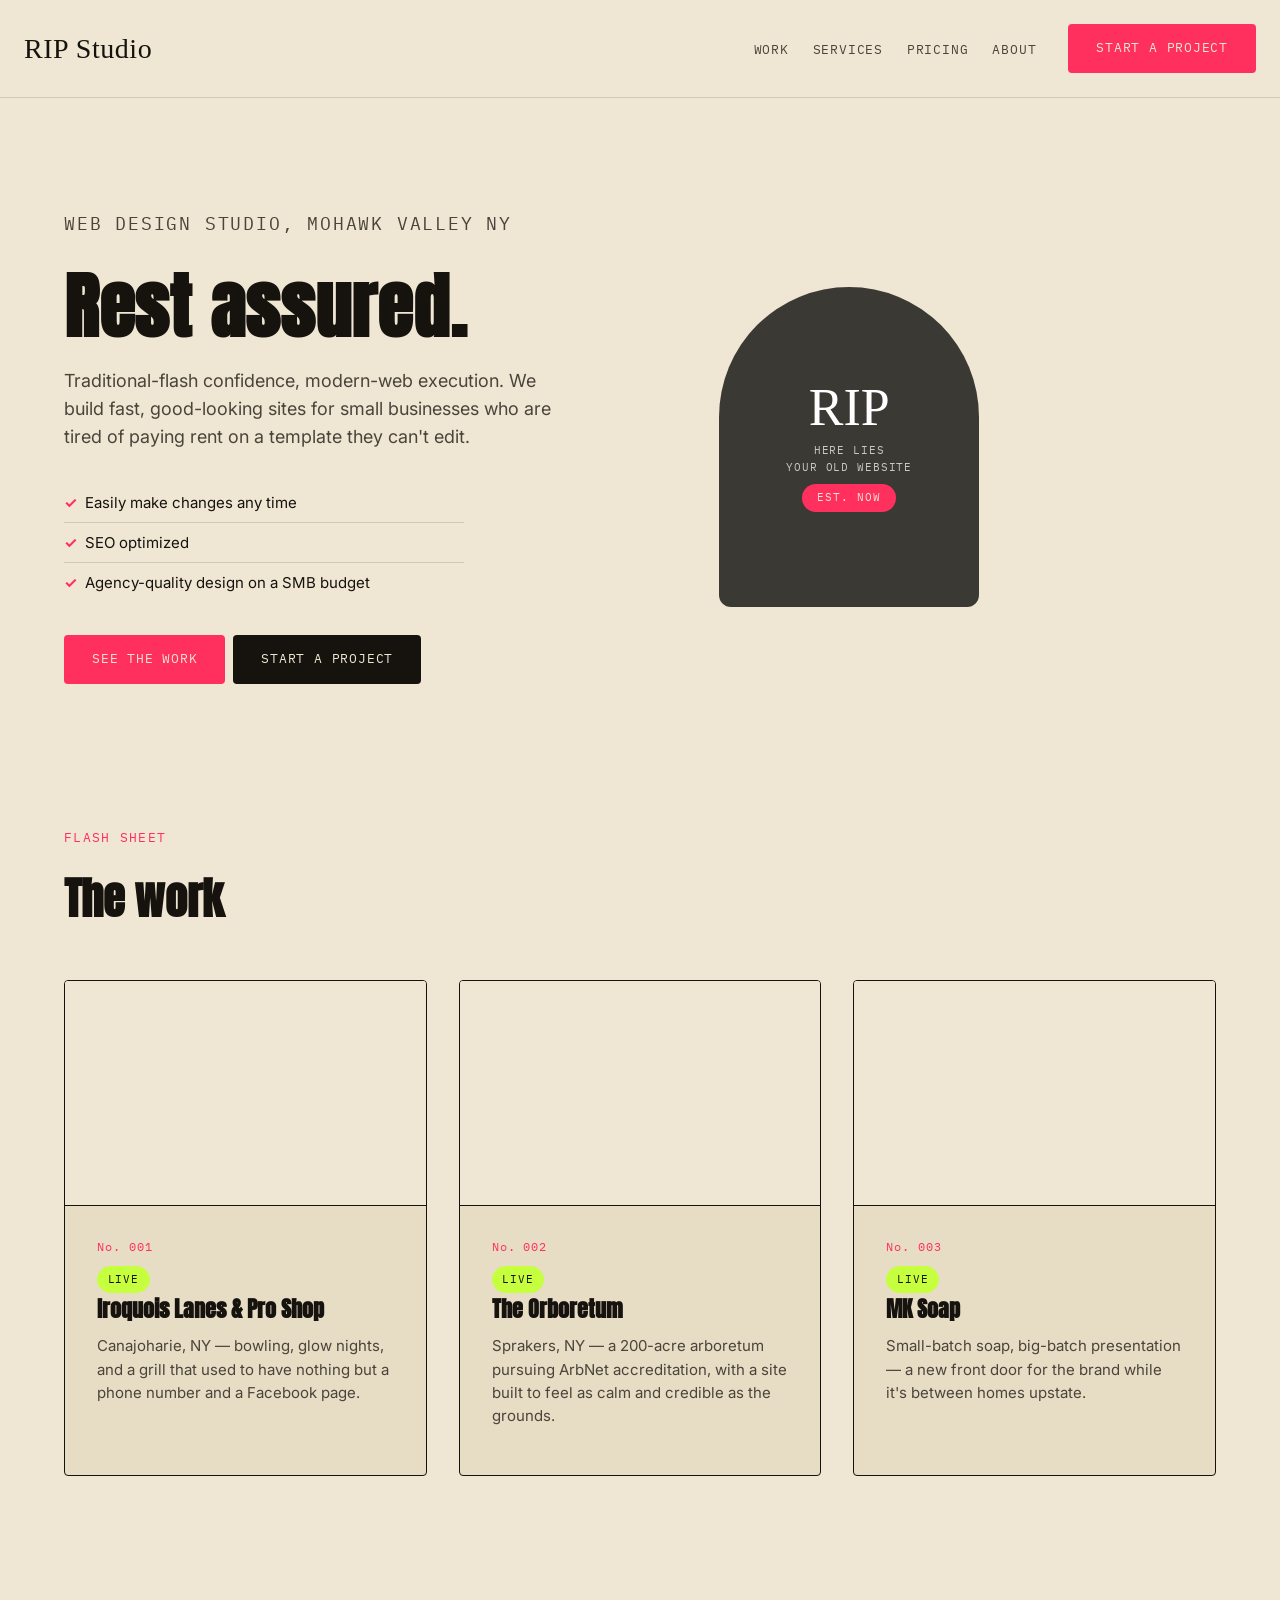
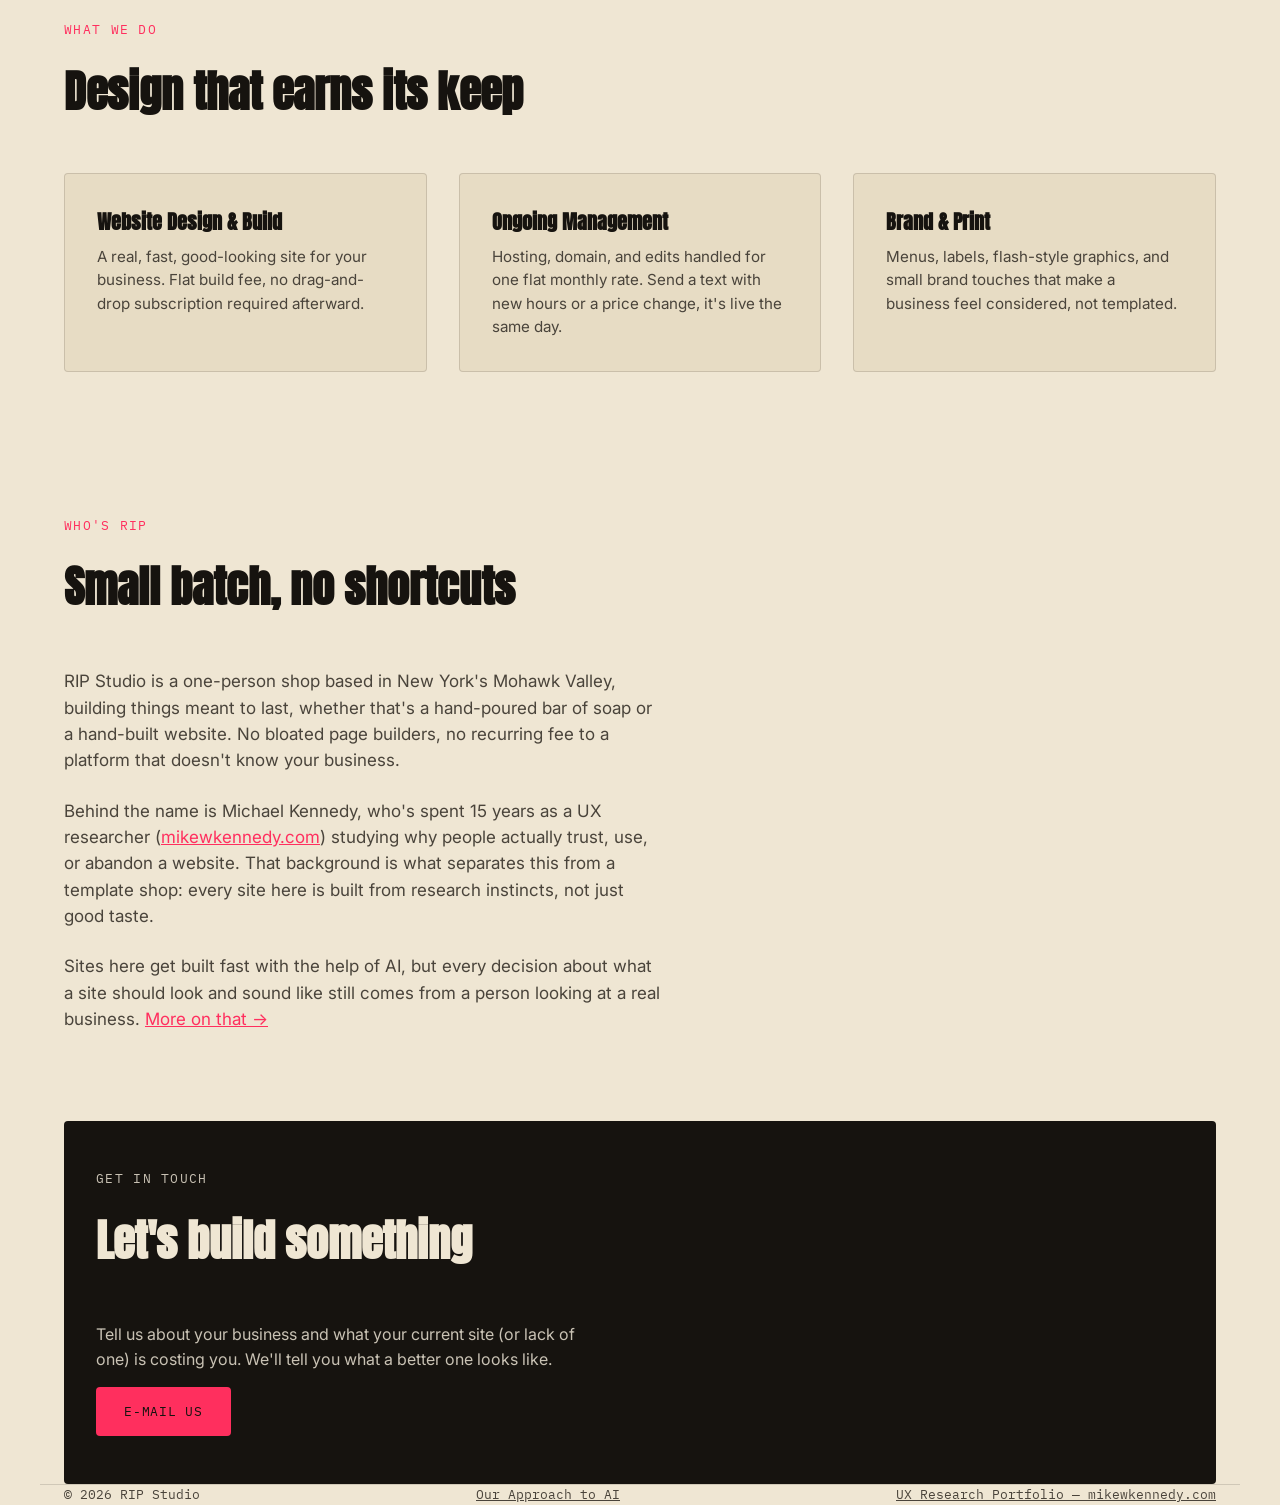
==== index.html @ ddd79f60 "Add an AI stance page, mirroring mikewkennedy.com's position New ai-approach.html: human vision and " ====
<!DOCTYPE html>
<html lang="en">
<head>
<meta charset="UTF-8">
<meta name="viewport" content="width=device-width, initial-scale=1.0">
<title>RIP Studio — Web Design & Craft</title>
<meta name="description" content="RIP Studio designs websites and brands for small businesses that want to look like they mean it. Flat pricing, fast edits, no bloated subscriptions.">
<link rel="preconnect" href="https://fonts.googleapis.com">
<link rel="preconnect" href="https://fonts.gstatic.com" crossorigin>
<link href="https://fonts.googleapis.com/css2?family=Yellowtail&family=Anton&family=Inter:wght@400;500;600;700&family=IBM+Plex+Mono:wght@400;500&display=swap" rel="stylesheet">
<link rel="stylesheet" href="styles.css">
</head>
<body>

<header class="site-header">
  <a href="#" class="brand">RIP Studio</a>
  <nav class="nav">
    <ul class="nav-links">
      <li><a href="#work">Work</a></li>
      <li><a href="#services">Services</a></li>
      <li><a href="pricing.html">Pricing</a></li>
      <li><a href="#about">About</a></li>
    </ul>
    <a href="#contact" class="btn btn-primary">Start a Project</a>
  </nav>
</header>

<main class="wrap">

  <section class="hero">
    <div>
      <p class="eyebrow">Web Design Studio, Mohawk Valley NY</p>
      <h1>Rest assured.</h1>
      <p>Traditional-flash confidence, modern-web execution. We build fast, good-looking sites for small businesses who are tired of paying rent on a template they can't edit.</p>
      <ul class="feature-list hero-points">
        <li>Easily make changes any time</li>
        <li>SEO optimized</li>
        <li>Agency-quality design on a SMB budget</li>
      </ul>
      <div class="hero-actions">
        <a href="#work" class="btn btn-primary">See the Work</a>
        <a href="#contact" class="btn btn-secondary">Start a Project</a>
      </div>
    </div>
    <div class="tombstone" aria-hidden="true">
      <span class="tombstone-rip">RIP</span>
      <span class="tombstone-sub">Here lies<br>your old website</span>
      <span class="tombstone-banner">est. now</span>
    </div>
  </section>

  <section id="work">
    <div class="section-head">
      <p class="eyebrow">Flash Sheet</p>
      <h2>The work</h2>
    </div>
    <div class="work-grid">

      <a href="work/iroquois-lanes.html" class="flash-card">
        <div class="flash-thumb">
          <iframe src="https://iroquois-lanes.vercel.app" loading="lazy" tabindex="-1" aria-hidden="true" sandbox="allow-scripts" title="Live preview of the Iroquois Lanes website"></iframe>
        </div>
        <div class="flash-card-body">
          <span class="flash-number">No. 001</span>
          <span class="status-tag is-live">Live</span>
          <h3>Iroquois Lanes &amp; Pro Shop</h3>
          <p>Canajoharie, NY — bowling, glow nights, and a grill that used to have nothing but a phone number and a Facebook page.</p>
        </div>
      </a>

      <a href="work/orboretum.html" class="flash-card">
        <div class="flash-thumb">
          <iframe src="https://orboretum.vercel.app" loading="lazy" tabindex="-1" aria-hidden="true" sandbox="allow-scripts" title="Live preview of The Orboretum website"></iframe>
        </div>
        <div class="flash-card-body">
          <span class="flash-number">No. 002</span>
          <span class="status-tag is-live">Live</span>
          <h3>The Orboretum</h3>
          <p>Sprakers, NY — a 200-acre arboretum pursuing ArbNet accreditation, with a site built to feel as calm and credible as the grounds.</p>
        </div>
      </a>

      <a href="work/mk-soap.html" class="flash-card">
        <div class="flash-thumb">
          <iframe src="https://mk-soap.vercel.app" loading="lazy" tabindex="-1" aria-hidden="true" sandbox="allow-scripts" title="Live preview of the MK Soap website"></iframe>
        </div>
        <div class="flash-card-body">
          <span class="flash-number">No. 003</span>
          <span class="status-tag is-live">Live</span>
          <h3>MK Soap</h3>
          <p>Small-batch soap, big-batch presentation &mdash; a new front door for the brand while it's between homes upstate.</p>
        </div>
      </a>

    </div>
  </section>

  <section id="services">
    <div class="section-head">
      <p class="eyebrow">What We Do</p>
      <h2>Design that earns its keep</h2>
    </div>
    <div class="services-grid">
      <div class="service-card">
        <h3>Website Design &amp; Build</h3>
        <p>A real, fast, good-looking site for your business. Flat build fee, no drag-and-drop subscription required afterward.</p>
      </div>
      <div class="service-card">
        <h3>Ongoing Management</h3>
        <p>Hosting, domain, and edits handled for one flat monthly rate. Send a text with new hours or a price change, it's live the same day.</p>
      </div>
      <div class="service-card">
        <h3>Brand &amp; Print</h3>
        <p>Menus, labels, flash-style graphics, and small brand touches that make a business feel considered, not templated.</p>
      </div>
    </div>
  </section>

  <section id="about">
    <div class="section-head">
      <p class="eyebrow">Who's Rip</p>
      <h2>Small batch, no shortcuts</h2>
    </div>
    <div class="about">
      <p>RIP Studio is a one-person shop based in New York's Mohawk Valley, building things meant to last, whether that's a hand-poured bar of soap or a hand-built website. No bloated page builders, no recurring fee to a platform that doesn't know your business.</p>
      <p>Behind the name is Michael Kennedy, who's spent 15 years as a UX researcher (<a href="https://mikewkennedy.com" target="_blank" rel="noopener">mikewkennedy.com</a>) studying why people actually trust, use, or abandon a website. That background is what separates this from a template shop: every site here is built from research instincts, not just good taste.</p>
      <p>Sites here get built fast with the help of AI, but every decision about what a site should look and sound like still comes from a person looking at a real business. <a href="ai-approach.html">More on that &rarr;</a></p>
    </div>
  </section>

  <section id="contact" class="contact">
    <div class="section-head">
      <p class="eyebrow">Get in Touch</p>
      <h2>Let's build something</h2>
    </div>
    <p>Tell us about your business and what your current site (or lack of one) is costing you. We'll tell you what a better one looks like.</p>
    <div class="hero-actions">
      <a href="mailto:mikewkennedy@gmail.com" class="btn btn-primary">E-mail Us</a>
    </div>
  </section>

</main>

<footer class="wrap">
  <span>&copy; <span data-year></span> RIP Studio</span>
  <a href="ai-approach.html">Our Approach to AI</a>
  <a href="https://mikewkennedy.com" target="_blank" rel="noopener">UX Research Portfolio — mikewkennedy.com</a>
</footer>

<script src="script.js"></script>
</body>
</html>
---- styles.css ----
/* RIP Studio — design tokens
   Palette: flash-sheet paper, ink black, one fluorescent accent (+ one sparing secondary).
   Type: blackletter for the wordmark/tombstone only, bold condensed poster face for headers,
   plain sans for body, mono for flash-sheet numbering and labels. */

:root {
  --paper: #EFE6D3;
  --paper-raised: #E7DCC4;
  --ink: #16130F;
  --ink-soft: #4A443B;
  --stone: #3B3934;       /* tombstone fill — dark warm gray, no stroke */
  --flash: #FF2F5E;       /* primary accent — flash-sheet red, pushed fluorescent */
  --flash-2: #C6FF3D;     /* secondary accent — acid green, used sparingly */
  --line: rgba(22, 19, 15, 0.14);

  --font-tombstone: 'UnifrakturCook', serif;
  --font-display: 'Anton', sans-serif;
  --font-body: 'Inter', sans-serif;
  --font-mono: 'IBM Plex Mono', monospace;

  --space-1: 0.25rem;
  --space-2: 0.5rem;
  --space-3: 1rem;
  --space-4: 1.5rem;
  --space-5: 2rem;
  --space-6: 3rem;
  --space-7: 4.5rem;
  --space-8: 7rem;

  --max-width: 1200px;
  --radius: 4px;
  --motion: 160ms ease;
}

@media (prefers-reduced-motion: reduce) {
  * { animation-duration: 0.001ms !important; animation-iteration-count: 1 !important; transition-duration: 0.001ms !important; }
}

* { box-sizing: border-box; }
html { scroll-behavior: smooth; }
body {
  margin: 0;
  background: var(--paper);
  color: var(--ink);
  font-family: var(--font-body);
  font-size: 1rem;
  line-height: 1.55;
  color-scheme: light;
}

img { max-width: 100%; display: block; }
a { color: inherit; }

.wrap {
  max-width: var(--max-width);
  margin: 0 auto;
  padding: 0 var(--space-4);
}

/* Header */
.site-header {
  display: flex;
  align-items: center;
  justify-content: space-between;
  padding: var(--space-4) var(--space-4);
  border-bottom: 1px solid var(--line);
}
.brand {
  font-family: var(--font-tombstone);
  font-size: 1.75rem;
  letter-spacing: 0.02em;
  text-decoration: none;
  color: var(--ink);
}
.nav { display: flex; align-items: center; gap: var(--space-5); }
.nav-links { display: flex; gap: var(--space-4); list-style: none; margin: 0; padding: 0; }
.nav-links a {
  text-decoration: none;
  font-family: var(--font-mono);
  font-size: 0.8125rem;
  letter-spacing: 0.06em;
  text-transform: uppercase;
  color: var(--ink-soft);
}
.nav-links a:hover { color: var(--flash); }

/* Buttons — flat fill only */
.btn {
  display: inline-block;
  padding: 0.9rem 1.75rem;
  font-family: var(--font-mono);
  font-size: 0.8125rem;
  letter-spacing: 0.06em;
  text-transform: uppercase;
  text-decoration: none;
  border-radius: var(--radius);
  border: none;
  cursor: pointer;
  transition: transform var(--motion), background var(--motion);
}
.btn-primary { background: var(--flash); color: var(--paper); }
.btn-secondary { background: var(--ink); color: var(--paper); }
.btn:hover { transform: translateY(-2px); }
.btn-primary:hover { background: #E01E4A; }
.btn-secondary:hover { background: #000; }

/* Hero */
.hero {
  padding: var(--space-8) 0 var(--space-7);
  display: grid;
  grid-template-columns: 1.1fr 0.9fr;
  gap: var(--space-6);
  align-items: center;
}
@media (max-width: 900px) {
  .hero { grid-template-columns: 1fr; text-align: center; }
  .hero-actions { justify-content: center; }
  .tombstone { margin: 0 auto; }
}
.eyebrow {
  font-family: var(--font-mono);
  font-size: 0.8125rem;
  letter-spacing: 0.1em;
  text-transform: uppercase;
  color: var(--flash);
  margin: 0 0 var(--space-3);
}
.hero h1 {
  font-family: var(--font-display);
  font-size: clamp(2.75rem, 6vw, 4.5rem);
  line-height: 1.02;
  margin: 0 0 var(--space-4);
  letter-spacing: 0.01em;
}
.hero p { font-size: 1.125rem; color: var(--ink-soft); max-width: 46ch; margin: 0 0 var(--space-5); }
.hero-actions { display: flex; gap: var(--space-2); }
.hero-points { max-width: 40ch; margin-bottom: var(--space-4); }
@media (max-width: 900px) { .hero-points { max-width: none; margin-left: auto; margin-right: auto; text-align: left; } }

/* Tombstone motif */
.tombstone {
  width: 260px;
  height: 320px;
  background: var(--stone);
  border: none;
  border-radius: 130px 130px 12px 12px;
  display: flex;
  flex-direction: column;
  align-items: center;
  justify-content: center;
  gap: var(--space-2);
  position: relative;
}
.tombstone-rip {
  font-family: var(--font-tombstone);
  font-size: 3.25rem;
  line-height: 1;
  color: #FFFFFF;
}
.tombstone-sub {
  font-family: var(--font-mono);
  font-size: 0.6875rem;
  letter-spacing: 0.08em;
  text-transform: uppercase;
  color: rgba(255, 255, 255, 0.72);
  text-align: center;
  padding: 0 var(--space-3);
}
.tombstone-banner {
  font-family: var(--font-mono);
  font-size: 0.6875rem;
  letter-spacing: 0.1em;
  text-transform: uppercase;
  background: var(--flash);
  color: var(--paper);
  padding: 0.35rem 0.9rem;
  border-radius: 999px;
}

/* Section headings */
section { padding: var(--space-7) 0; }
.section-head { margin-bottom: var(--space-6); }
.section-head h2 {
  font-family: var(--font-display);
  font-size: clamp(2rem, 4vw, 2.75rem);
  margin: var(--space-2) 0 0;
}

/* Services */
.services-grid {
  display: grid;
  grid-template-columns: repeat(3, 1fr);
  gap: var(--space-5);
}
@media (max-width: 900px) { .services-grid { grid-template-columns: 1fr; } }
.service-card {
  background: var(--paper-raised);
  border: 1px solid var(--line);
  border-radius: var(--radius);
  padding: var(--space-5);
}
.service-card h3 { font-family: var(--font-display); font-size: 1.25rem; margin: 0 0 var(--space-2); }
.service-card p { color: var(--ink-soft); margin: 0; font-size: 0.95rem; }

/* Work — flash sheet cards */
.work-grid {
  display: grid;
  grid-template-columns: repeat(3, 1fr);
  gap: var(--space-5);
}
@media (max-width: 900px) { .work-grid { grid-template-columns: 1fr; } }
.flash-card {
  display: block;
  text-decoration: none;
  color: var(--ink);
  background: var(--paper-raised);
  border: 1px solid var(--ink);
  border-radius: var(--radius);
  padding: 0;
  overflow: hidden;
  position: relative;
  transition: transform var(--motion), box-shadow var(--motion);
}
.flash-card:hover { transform: translateY(-4px); box-shadow: 6px 6px 0 var(--ink); }
.flash-card-body { padding: var(--space-5); }

/* Live preview thumbnails — scaled-down iframe of the real site, so it updates itself */
.flash-thumb, .project-preview {
  position: relative;
  overflow: hidden;
  aspect-ratio: 16 / 10;
  background: var(--paper);
}
.flash-thumb { border-bottom: 1px solid var(--ink); }
.project-preview {
  border: 1px solid var(--ink);
  border-radius: var(--radius);
  margin: var(--space-5) 0 0;
}
.flash-thumb iframe, .project-preview iframe {
  position: absolute;
  top: 0;
  left: 0;
  border: 0;
  pointer-events: none;
  transform-origin: top left;
}
.flash-thumb iframe { width: 400%; height: 400%; transform: scale(0.25); }
.project-preview iframe { width: 133.333%; height: 133.333%; transform: scale(0.75); }
.thumb-placeholder {
  display: flex;
  align-items: center;
  justify-content: center;
  height: 100%;
  font-family: var(--font-mono);
  font-size: 0.75rem;
  letter-spacing: 0.08em;
  text-transform: uppercase;
  color: var(--ink-soft);
  border: 1px dashed var(--ink-soft);
  box-sizing: border-box;
}

.flash-number {
  font-family: var(--font-mono);
  font-size: 0.75rem;
  letter-spacing: 0.08em;
  color: var(--flash);
  display: block;
  margin-bottom: var(--space-2);
}
.flash-card h3 { font-family: var(--font-display); font-size: 1.35rem; margin: 0 0 var(--space-2); }
.flash-card p { color: var(--ink-soft); font-size: 0.9375rem; margin: 0 0 var(--space-3); }
.status-tag {
  display: inline-block;
  font-family: var(--font-mono);
  font-size: 0.6875rem;
  letter-spacing: 0.08em;
  text-transform: uppercase;
  padding: 0.25rem 0.6rem;
  border: 1px solid var(--ink);
  border-radius: 999px;
}
.status-tag.is-progress { background: var(--flash); color: var(--paper); border-color: var(--flash); }
.status-tag.is-concept { background: transparent; }
.status-tag.is-live { background: var(--flash-2); color: var(--ink); border-color: var(--flash-2); }

/* About */
.about { max-width: 60ch; }
.about p { font-size: 1.0625rem; color: var(--ink-soft); }
.about p + p { margin-top: var(--space-4); }
.about a { color: var(--flash); text-decoration: underline; }
.about a:hover { color: var(--ink); }

/* Contact */
.contact {
  background: var(--ink);
  color: var(--paper);
  border-radius: var(--radius);
  padding: var(--space-6) var(--space-5);
}
.contact .section-head h2 { color: var(--paper); }
.contact p { color: #C9C2B4; max-width: 50ch; }
.contact .btn-primary { background: var(--flash); color: var(--ink); }
.contact .btn-secondary { background: var(--flash-2); color: var(--ink); }

/* Footer */
footer {
  border-top: 1px solid var(--line);
  padding: var(--space-5) 0;
  font-family: var(--font-mono);
  font-size: 0.8125rem;
  color: var(--ink-soft);
  display: flex;
  justify-content: space-between;
  flex-wrap: wrap;
  gap: var(--space-2);
}
footer a { color: var(--ink-soft); }
footer a:hover { color: var(--flash); }

/* Project detail pages */
.project-hero { padding: var(--space-7) 0 var(--space-6); border-bottom: 1px solid var(--line); }
.project-hero h1 { font-family: var(--font-display); font-size: clamp(2.25rem, 5vw, 3.25rem); margin: var(--space-3) 0; }
.fact-list { list-style: none; padding: 0; margin: var(--space-4) 0 0; display: flex; flex-wrap: wrap; gap: var(--space-5); }
.fact-list li { font-family: var(--font-mono); font-size: 0.875rem; }
.fact-list span { display: block; color: var(--ink-soft); font-size: 0.6875rem; text-transform: uppercase; letter-spacing: 0.06em; }
.placeholder-note {
  background: var(--paper-raised);
  border: 1px dashed var(--ink-soft);
  border-radius: var(--radius);
  padding: var(--space-4);
  font-size: 0.9375rem;
  color: var(--ink-soft);
  margin: var(--space-5) 0;
}
.back-link { display: inline-block; margin-top: var(--space-5); font-family: var(--font-mono); font-size: 0.8125rem; text-decoration: none; color: var(--ink-soft); }
.back-link:hover { color: var(--flash); }
.project-copy { max-width: 60ch; color: var(--ink-soft); font-size: 1.0625rem; }
.project-cta { margin-top: var(--space-4); }

/* Pricing page */
.pricing-hero { padding: var(--space-8) 0 var(--space-6); text-align: center; }
.pricing-hero h1 { font-family: var(--font-display); font-size: clamp(2.5rem, 6vw, 3.75rem); margin: var(--space-3) 0; }
.pricing-hero p { max-width: 56ch; margin: 0 auto; color: var(--ink-soft); font-size: 1.125rem; }

.pricing-grid {
  display: grid;
  grid-template-columns: repeat(2, 1fr);
  gap: var(--space-5);
  align-items: stretch;
}
@media (max-width: 900px) { .pricing-grid { grid-template-columns: 1fr; } }

.price-card {
  background: var(--paper-raised);
  border: 2px solid var(--ink);
  border-radius: var(--radius);
  padding: var(--space-6) var(--space-5);
  display: flex;
  flex-direction: column;
}
.price-card-label {
  font-family: var(--font-mono);
  font-size: 0.75rem;
  letter-spacing: 0.1em;
  text-transform: uppercase;
  color: var(--flash);
  margin: 0 0 var(--space-2);
}
.price-card h3 { font-family: var(--font-display); font-size: 1.75rem; margin: 0 0 var(--space-3); }
.price-row { display: flex; align-items: baseline; gap: var(--space-3); margin-bottom: var(--space-2); }
.price-tag { font-family: var(--font-display); font-size: 2.75rem; }
.price-strike { font-family: var(--font-mono); font-size: 1.125rem; color: var(--ink-soft); text-decoration: line-through; }
.price-period { font-family: var(--font-mono); font-size: 0.875rem; color: var(--ink-soft); }
.price-note { font-size: 0.9375rem; color: var(--ink-soft); margin: 0 0 var(--space-4); }

.feature-list { list-style: none; margin: 0 0 var(--space-5); padding: 0; flex-grow: 1; }
.feature-list li {
  font-size: 0.9375rem;
  padding: 0.5rem 0;
  border-top: 1px solid var(--line);
  display: flex;
  gap: var(--space-2);
}
.feature-list li:first-child { border-top: none; }
.feature-list li::before { content: "\2713"; color: var(--flash); font-weight: bold; flex-shrink: 0; }

.scope-note {
  background: var(--paper-raised);
  border: 1px dashed var(--ink-soft);
  border-radius: var(--radius);
  padding: var(--space-5);
  font-size: 0.9375rem;
  color: var(--ink-soft);
}
.scope-note strong { color: var(--ink); }

.trust-strip {
  display: flex;
  gap: var(--space-5);
  flex-wrap: wrap;
}
.trust-item { flex: 1 1 260px; }
.trust-item h4 { font-family: var(--font-display); font-size: 1.0625rem; margin: 0 0 var(--space-2); }
.trust-item p { font-size: 0.9375rem; color: var(--ink-soft); margin: 0; }

.reserve-note {
  font-family: var(--font-mono);
  font-size: 0.8125rem;
  color: #C9C2B4;
  margin-top: var(--space-4);
}

.reserve-form { margin-top: var(--space-5); max-width: 640px; }
.form-grid {
  display: grid;
  grid-template-columns: 1fr 1fr;
  gap: var(--space-4);
  margin-bottom: var(--space-4);
}
@media (max-width: 900px) { .form-grid { grid-template-columns: 1fr; } }
.form-field { display: flex; flex-direction: column; gap: var(--space-1); }
.form-field.full { grid-column: 1 / -1; }
.form-field label {
  font-family: var(--font-mono);
  font-size: 0.6875rem;
  text-transform: uppercase;
  letter-spacing: 0.06em;
  color: #C9C2B4;
}
.form-field input,
.form-field select,
.form-field textarea {
  background: var(--paper);
  color: var(--ink);
  border: none;
  border-radius: var(--radius);
  padding: 0.7rem 0.9rem;
  font-family: var(--font-body);
  font-size: 0.9375rem;
}
.form-field textarea { resize: vertical; min-height: 90px; }

.venmo-note {
  margin-top: var(--space-5);
  font-size: 0.9375rem;
  color: #C9C2B4;
  border-top: 1px solid rgba(239, 230, 211, 0.15);
  padding-top: var(--space-4);
}
.venmo-note strong { color: var(--flash-2); }
.venmo-note a { text-decoration: underline; }
.venmo-note a:hover { color: var(--paper); }
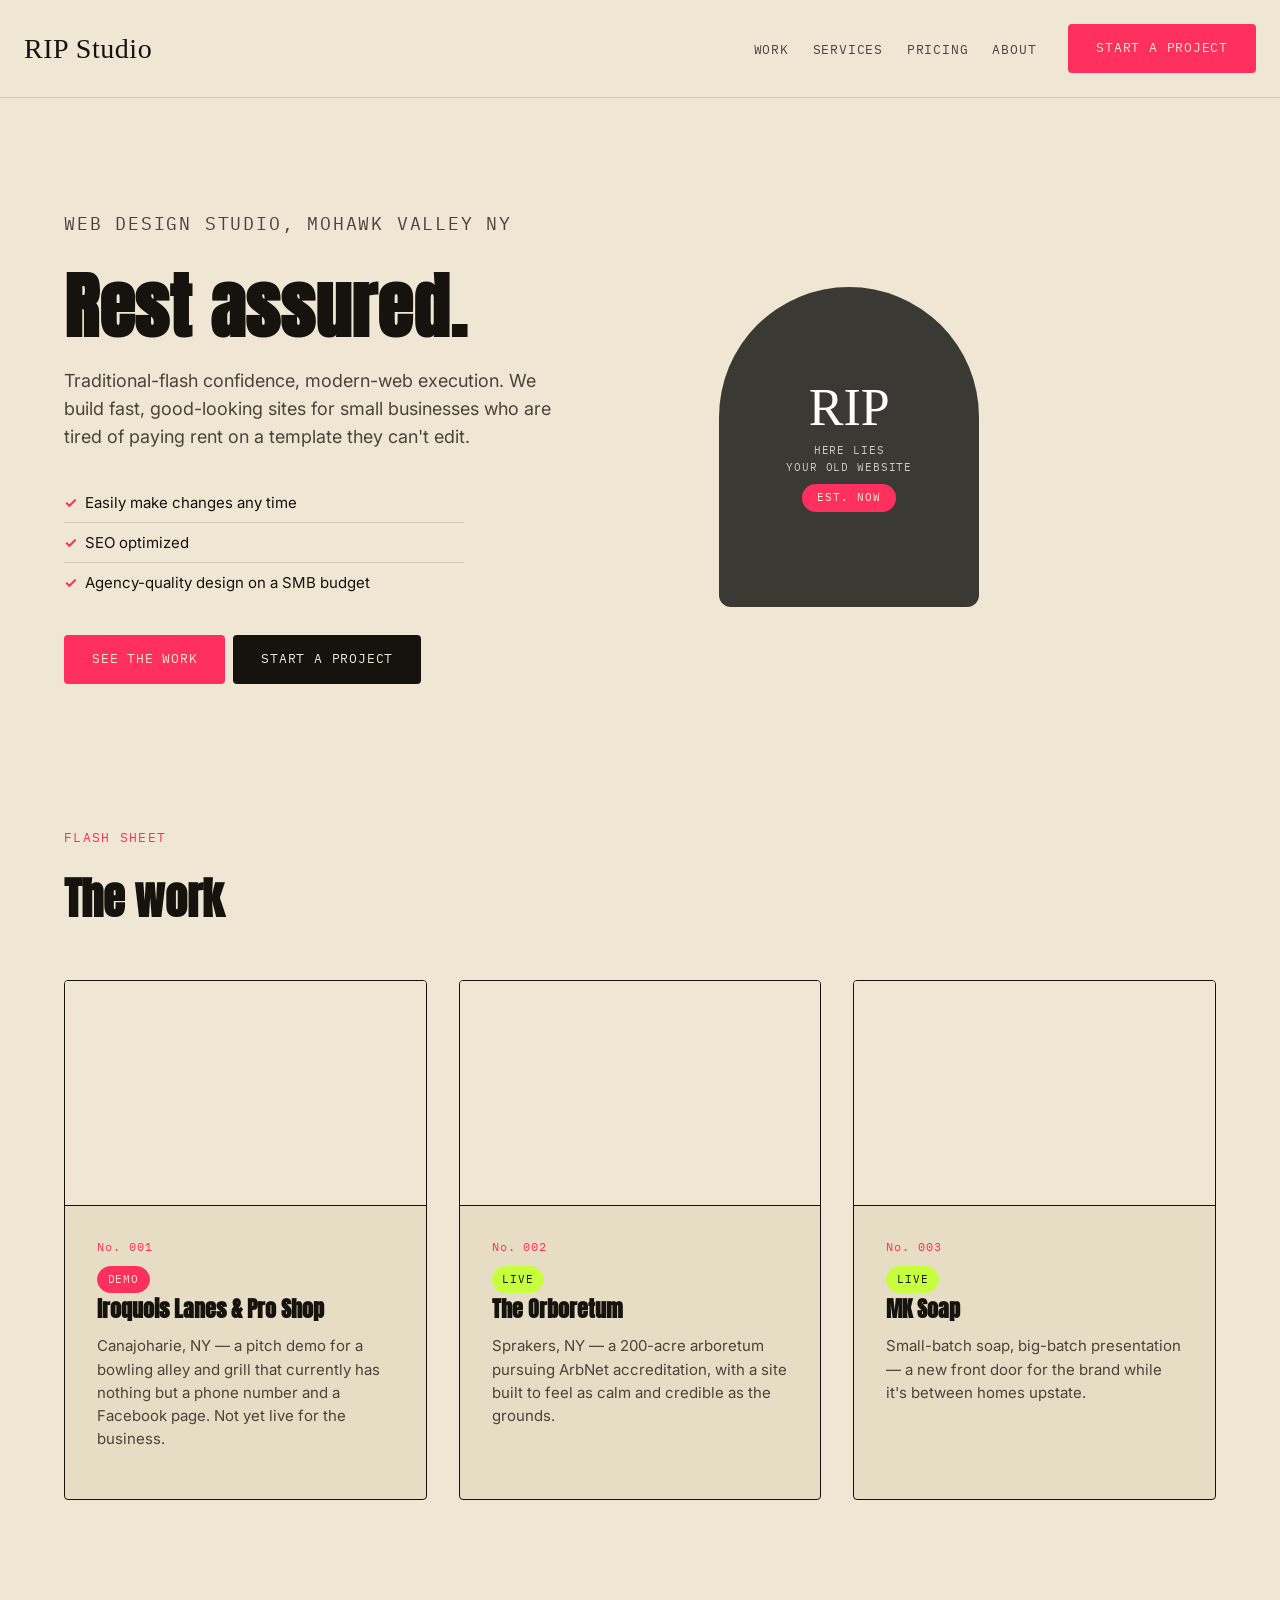
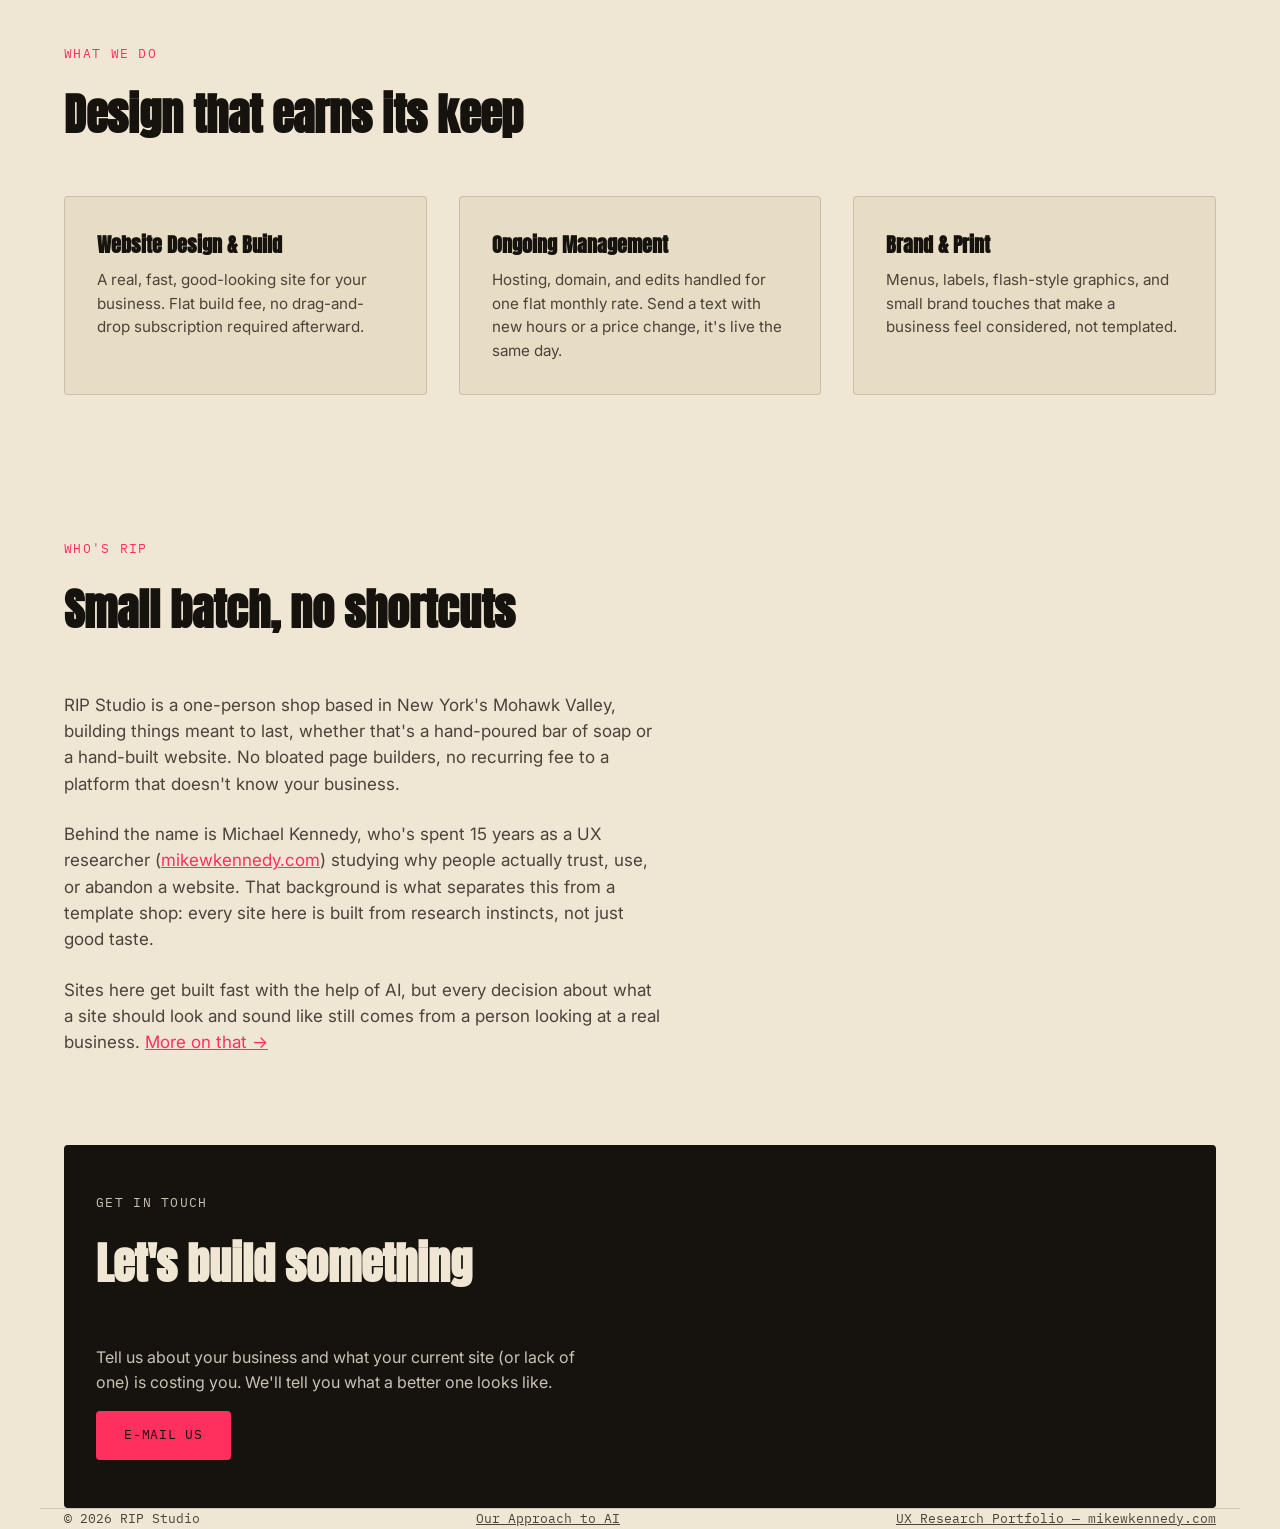
==== commit 0e23592b: "Mark Iroquois Lanes as a Demo, not Live, on the studio site This is a pitch/concept build the busine" ====
--- a/index.html
+++ b/index.html
@@ -58,13 +58,13 @@
 
       <a href="work/iroquois-lanes.html" class="flash-card">
         <div class="flash-thumb">
-          <iframe src="https://iroquois-lanes.vercel.app" loading="lazy" tabindex="-1" aria-hidden="true" sandbox="allow-scripts" title="Live preview of the Iroquois Lanes website"></iframe>
+          <iframe src="https://iroquois-lanes.vercel.app" loading="lazy" tabindex="-1" aria-hidden="true" sandbox="allow-scripts" title="Demo preview of a concept site for Iroquois Lanes"></iframe>
         </div>
         <div class="flash-card-body">
           <span class="flash-number">No. 001</span>
-          <span class="status-tag is-live">Live</span>
+          <span class="status-tag is-demo">Demo</span>
           <h3>Iroquois Lanes &amp; Pro Shop</h3>
-          <p>Canajoharie, NY — bowling, glow nights, and a grill that used to have nothing but a phone number and a Facebook page.</p>
+          <p>Canajoharie, NY — a pitch demo for a bowling alley and grill that currently has nothing but a phone number and a Facebook page. Not yet live for the business.</p>
         </div>
       </a>
 
--- a/styles.css
+++ b/styles.css
@@ -284,6 +284,7 @@
 .status-tag.is-progress { background: var(--flash); color: var(--paper); border-color: var(--flash); }
 .status-tag.is-concept { background: transparent; }
 .status-tag.is-live { background: var(--flash-2); color: var(--ink); border-color: var(--flash-2); }
+.status-tag.is-demo { background: var(--flash); color: var(--paper); border-color: var(--flash); }
 
 /* About */
 .about { max-width: 60ch; }
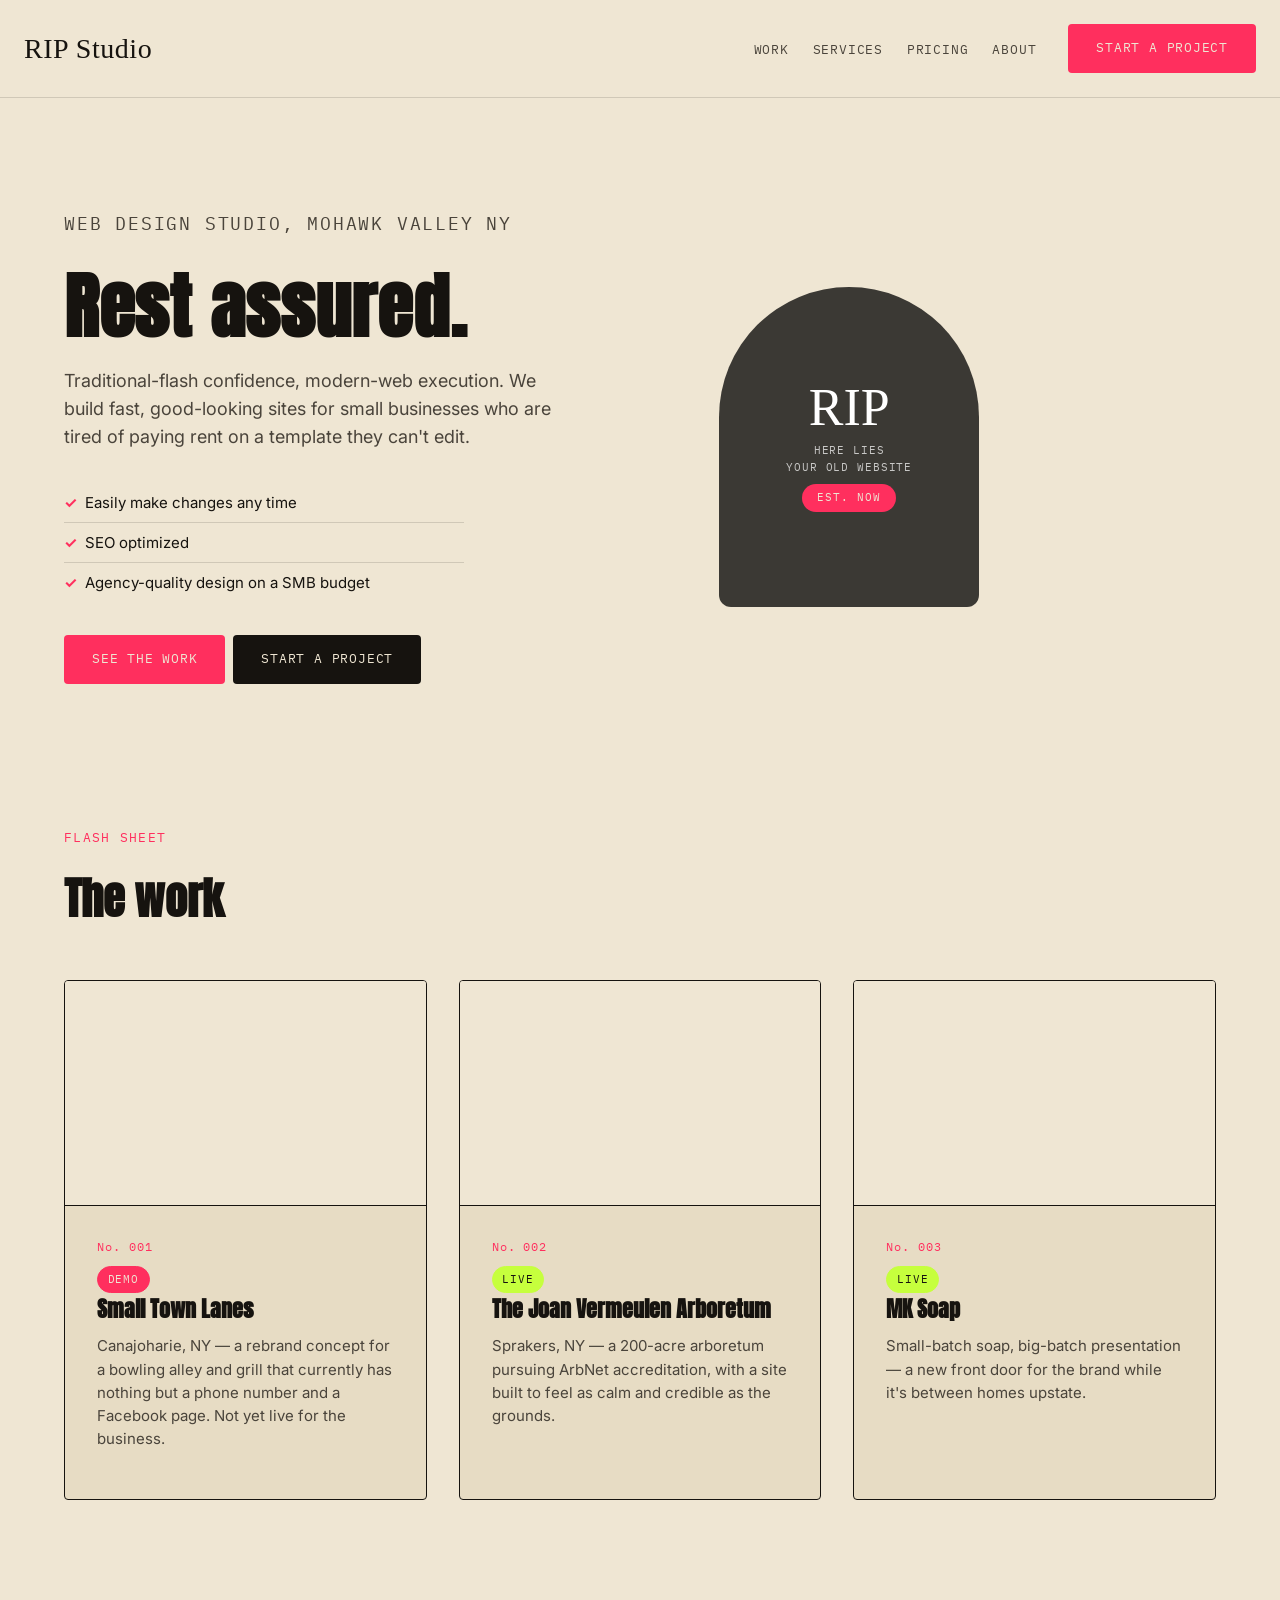
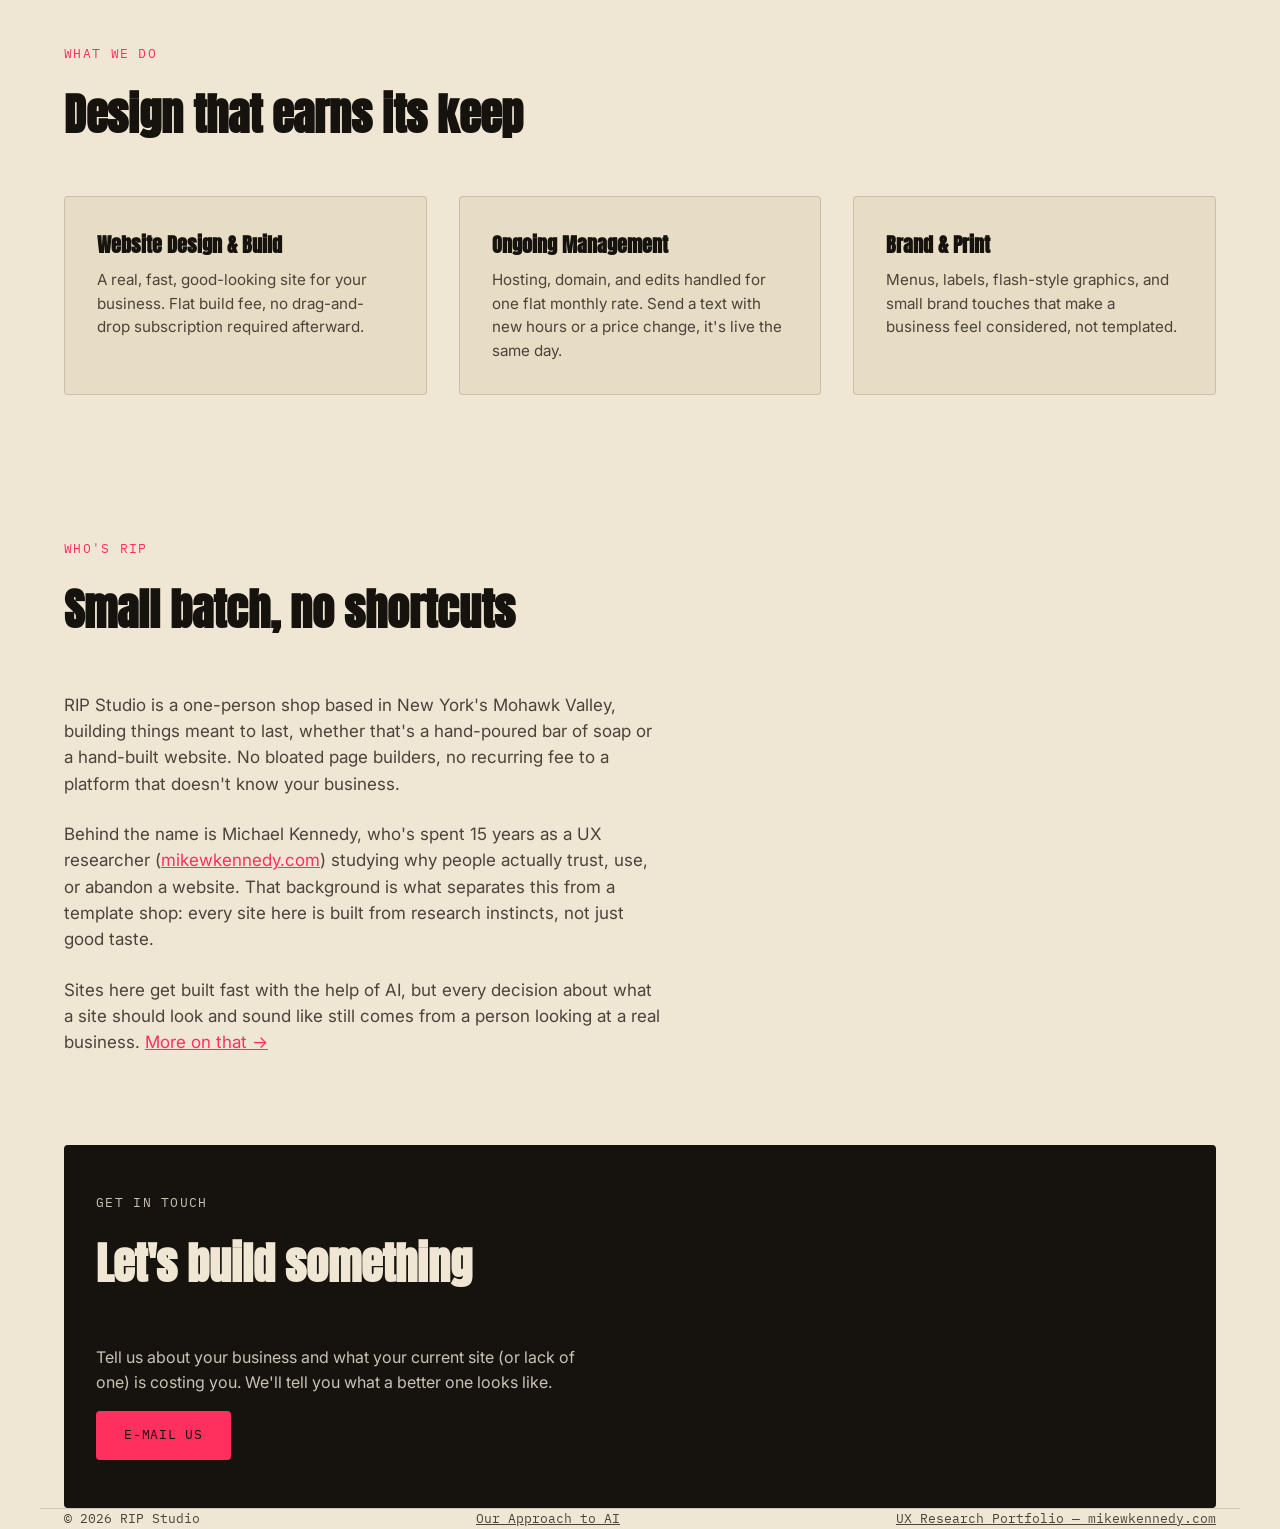
==== commit 72814ae5: "Update project names: Small Town Lanes and The Joan Vermeulen Arboretum Both renamed on their live s" ====
--- a/index.html
+++ b/index.html
@@ -56,26 +56,26 @@
     </div>
     <div class="work-grid">
 
-      <a href="work/iroquois-lanes.html" class="flash-card">
+      <a href="work/small-town-lanes.html" class="flash-card">
         <div class="flash-thumb">
-          <iframe src="https://iroquois-lanes.vercel.app" loading="lazy" tabindex="-1" aria-hidden="true" sandbox="allow-scripts" title="Demo preview of a concept site for Iroquois Lanes"></iframe>
+          <iframe src="https://iroquois-lanes.vercel.app" loading="lazy" tabindex="-1" aria-hidden="true" sandbox="allow-scripts" title="Demo preview of Small Town Lanes"></iframe>
         </div>
         <div class="flash-card-body">
           <span class="flash-number">No. 001</span>
           <span class="status-tag is-demo">Demo</span>
-          <h3>Iroquois Lanes &amp; Pro Shop</h3>
-          <p>Canajoharie, NY — a pitch demo for a bowling alley and grill that currently has nothing but a phone number and a Facebook page. Not yet live for the business.</p>
+          <h3>Small Town Lanes</h3>
+          <p>Canajoharie, NY — a rebrand concept for a bowling alley and grill that currently has nothing but a phone number and a Facebook page. Not yet live for the business.</p>
         </div>
       </a>
 
-      <a href="work/orboretum.html" class="flash-card">
+      <a href="work/joan-vermeulen-arboretum.html" class="flash-card">
         <div class="flash-thumb">
-          <iframe src="https://orboretum.vercel.app" loading="lazy" tabindex="-1" aria-hidden="true" sandbox="allow-scripts" title="Live preview of The Orboretum website"></iframe>
+          <iframe src="https://orboretum.vercel.app" loading="lazy" tabindex="-1" aria-hidden="true" sandbox="allow-scripts" title="Live preview of The Joan Vermeulen Arboretum website"></iframe>
         </div>
         <div class="flash-card-body">
           <span class="flash-number">No. 002</span>
           <span class="status-tag is-live">Live</span>
-          <h3>The Orboretum</h3>
+          <h3>The Joan Vermeulen Arboretum</h3>
           <p>Sprakers, NY — a 200-acre arboretum pursuing ArbNet accreditation, with a site built to feel as calm and credible as the grounds.</p>
         </div>
       </a>
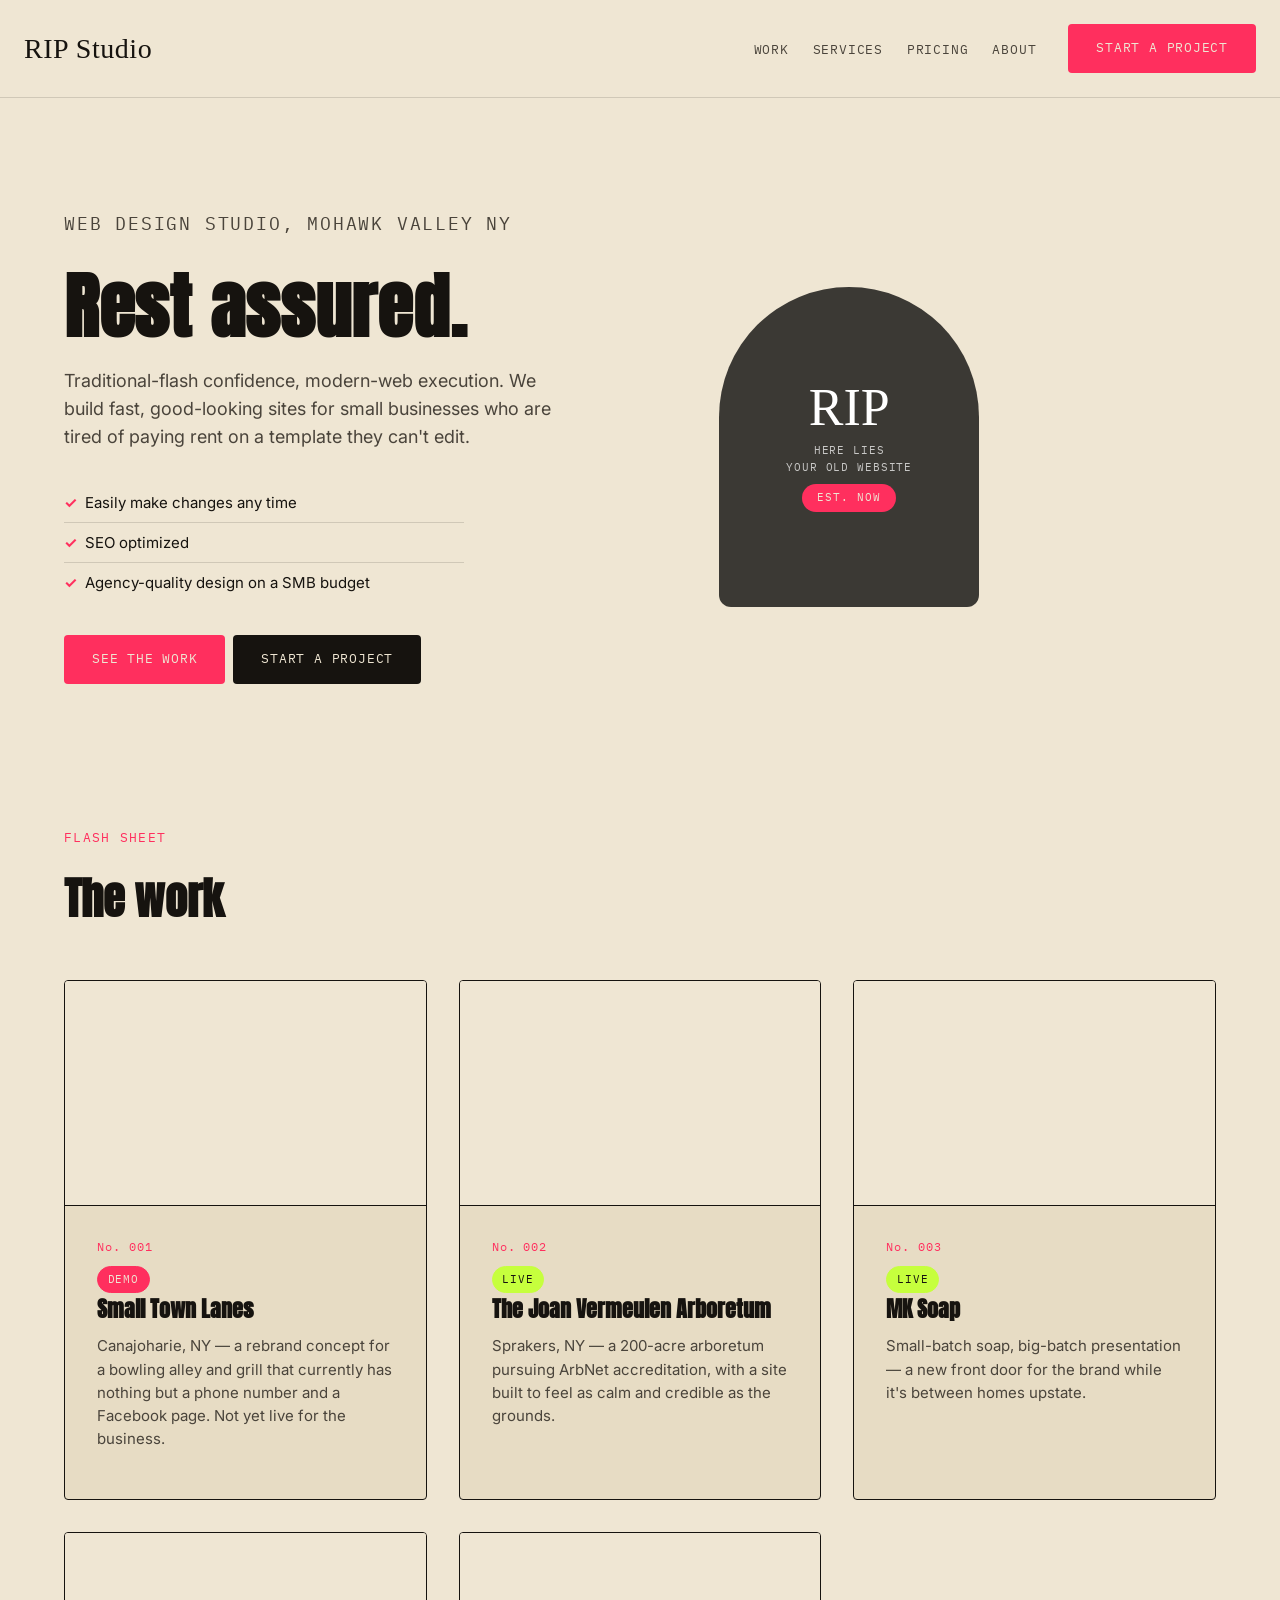
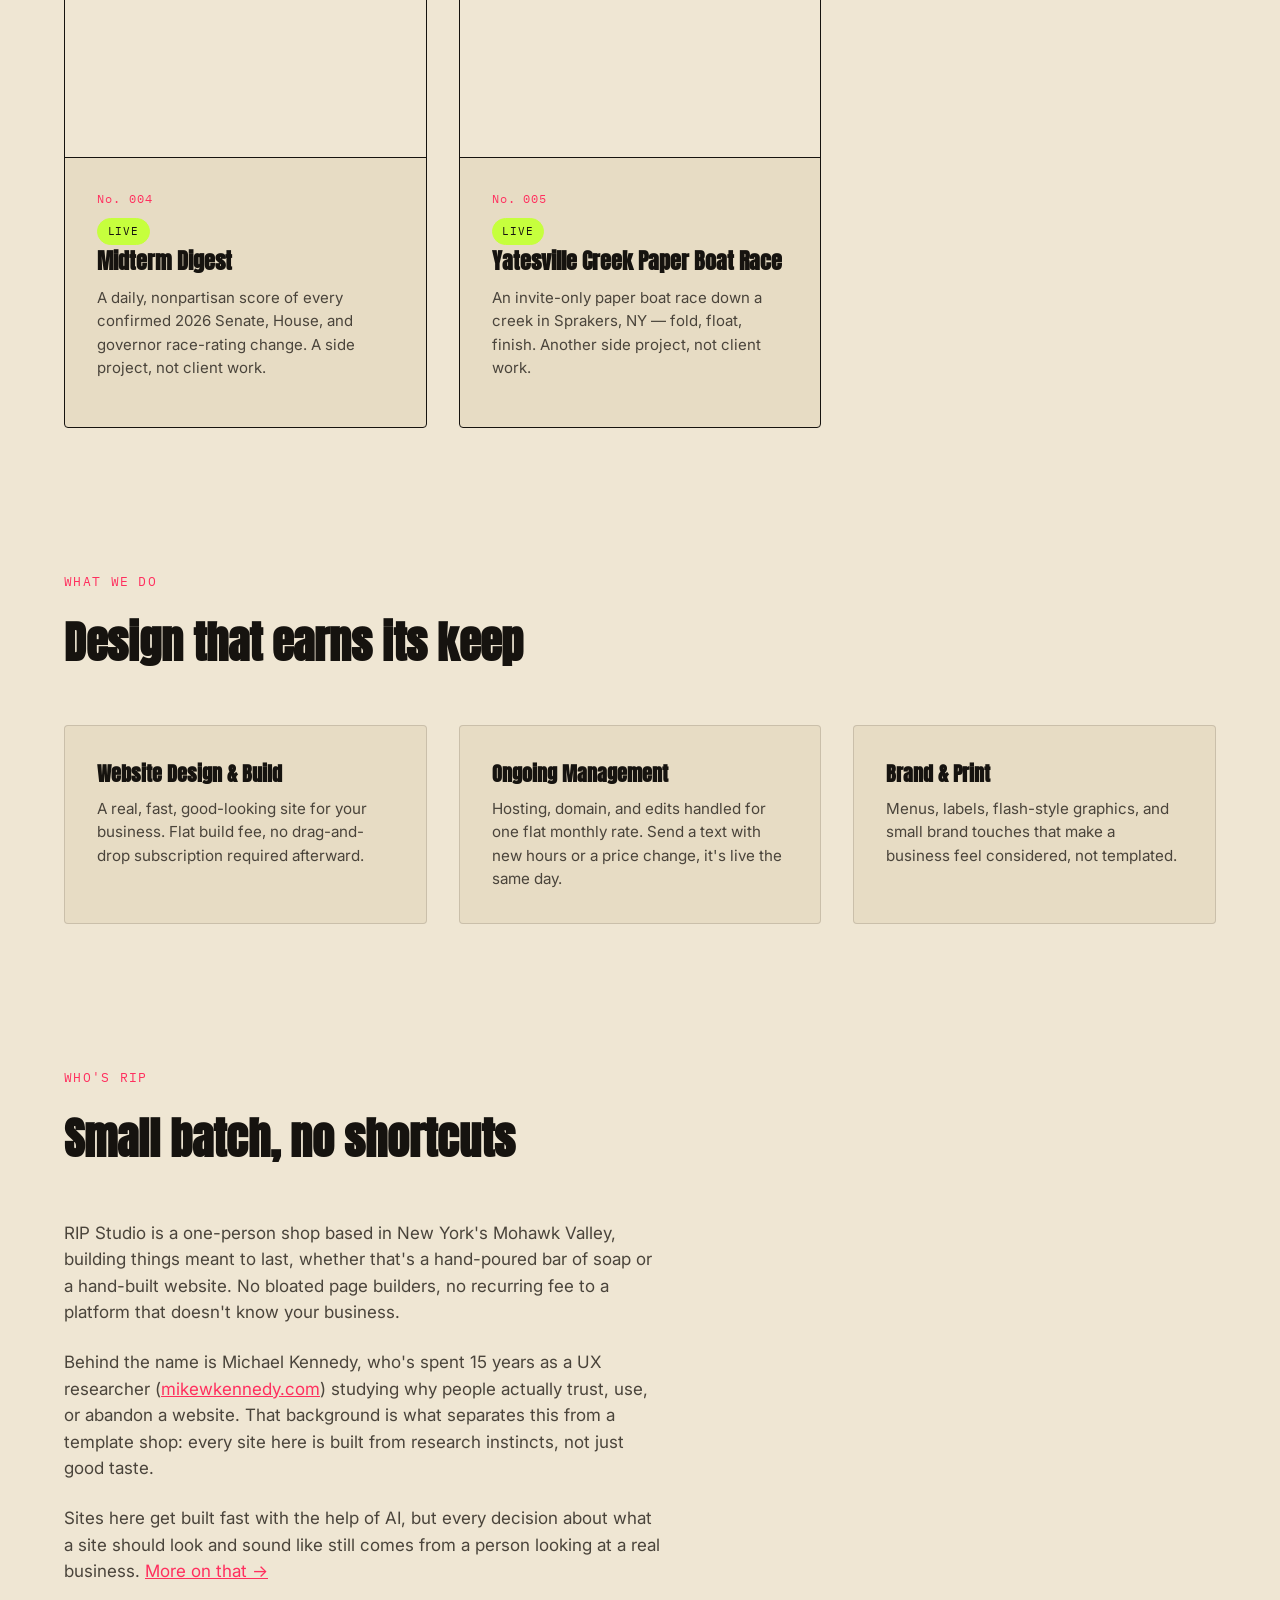
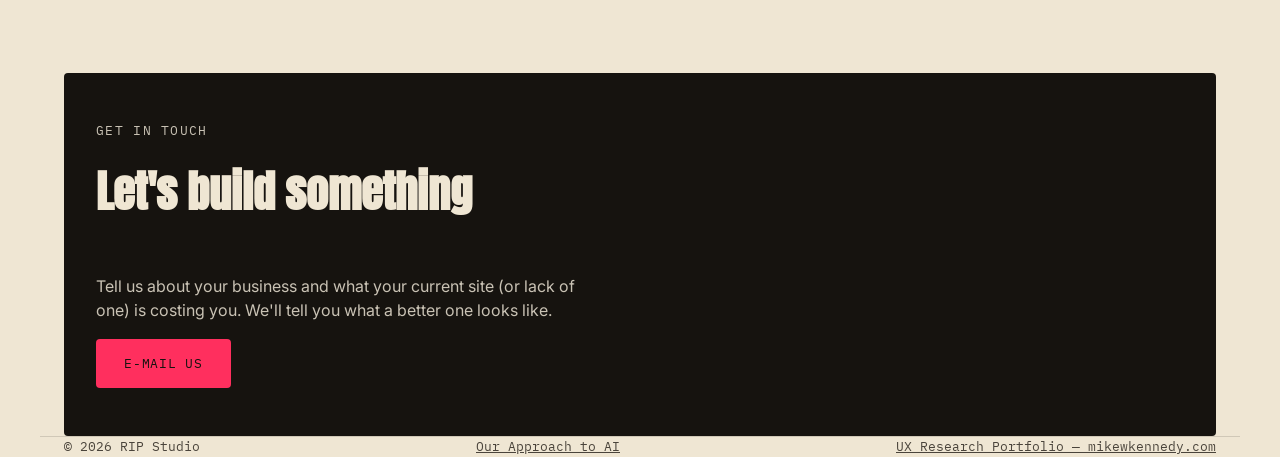
==== commit f96e099e: "Add two non-client side projects to the work grid: Midterm Digest and Yatesville Creek Paper Boat Ra" ====
--- a/index.html
+++ b/index.html
@@ -1,6 +1,13 @@
 <!DOCTYPE html>
 <html lang="en">
 <head>
+<script type="text/javascript">
+    (function(c,l,a,r,i,t,y){
+        c[a]=c[a]||function(){(c[a].q=c[a].q||[]).push(arguments)};
+        t=l.createElement(r);t.async=1;t.src="https://www.clarity.ms/tag/"+i;
+        y=l.getElementsByTagName(r)[0];y.parentNode.insertBefore(t,y);
+    })(window, document, "clarity", "script", "ygneg6dxny");
+</script>
 <meta charset="UTF-8">
 <meta name="viewport" content="width=device-width, initial-scale=1.0">
 <title>RIP Studio — Web Design & Craft</title>
@@ -92,6 +99,30 @@
         </div>
       </a>
 
+      <a href="work/midterm-digest.html" class="flash-card">
+        <div class="flash-thumb">
+          <iframe src="https://runfromrobots.github.io/electiondigest/" loading="lazy" tabindex="-1" aria-hidden="true" sandbox="allow-scripts" title="Live preview of Midterm Digest"></iframe>
+        </div>
+        <div class="flash-card-body">
+          <span class="flash-number">No. 004</span>
+          <span class="status-tag is-live">Live</span>
+          <h3>Midterm Digest</h3>
+          <p>A daily, nonpartisan score of every confirmed 2026 Senate, House, and governor race-rating change. A side project, not client work.</p>
+        </div>
+      </a>
+
+      <a href="work/paper-boat-race.html" class="flash-card">
+        <div class="flash-thumb">
+          <iframe src="https://ycprb.vercel.app/" loading="lazy" tabindex="-1" aria-hidden="true" sandbox="allow-scripts" title="Live preview of the Yatesville Creek Paper Boat Race site"></iframe>
+        </div>
+        <div class="flash-card-body">
+          <span class="flash-number">No. 005</span>
+          <span class="status-tag is-live">Live</span>
+          <h3>Yatesville Creek Paper Boat Race</h3>
+          <p>An invite-only paper boat race down a creek in Sprakers, NY &mdash; fold, float, finish. Another side project, not client work.</p>
+        </div>
+      </a>
+
     </div>
   </section>
 
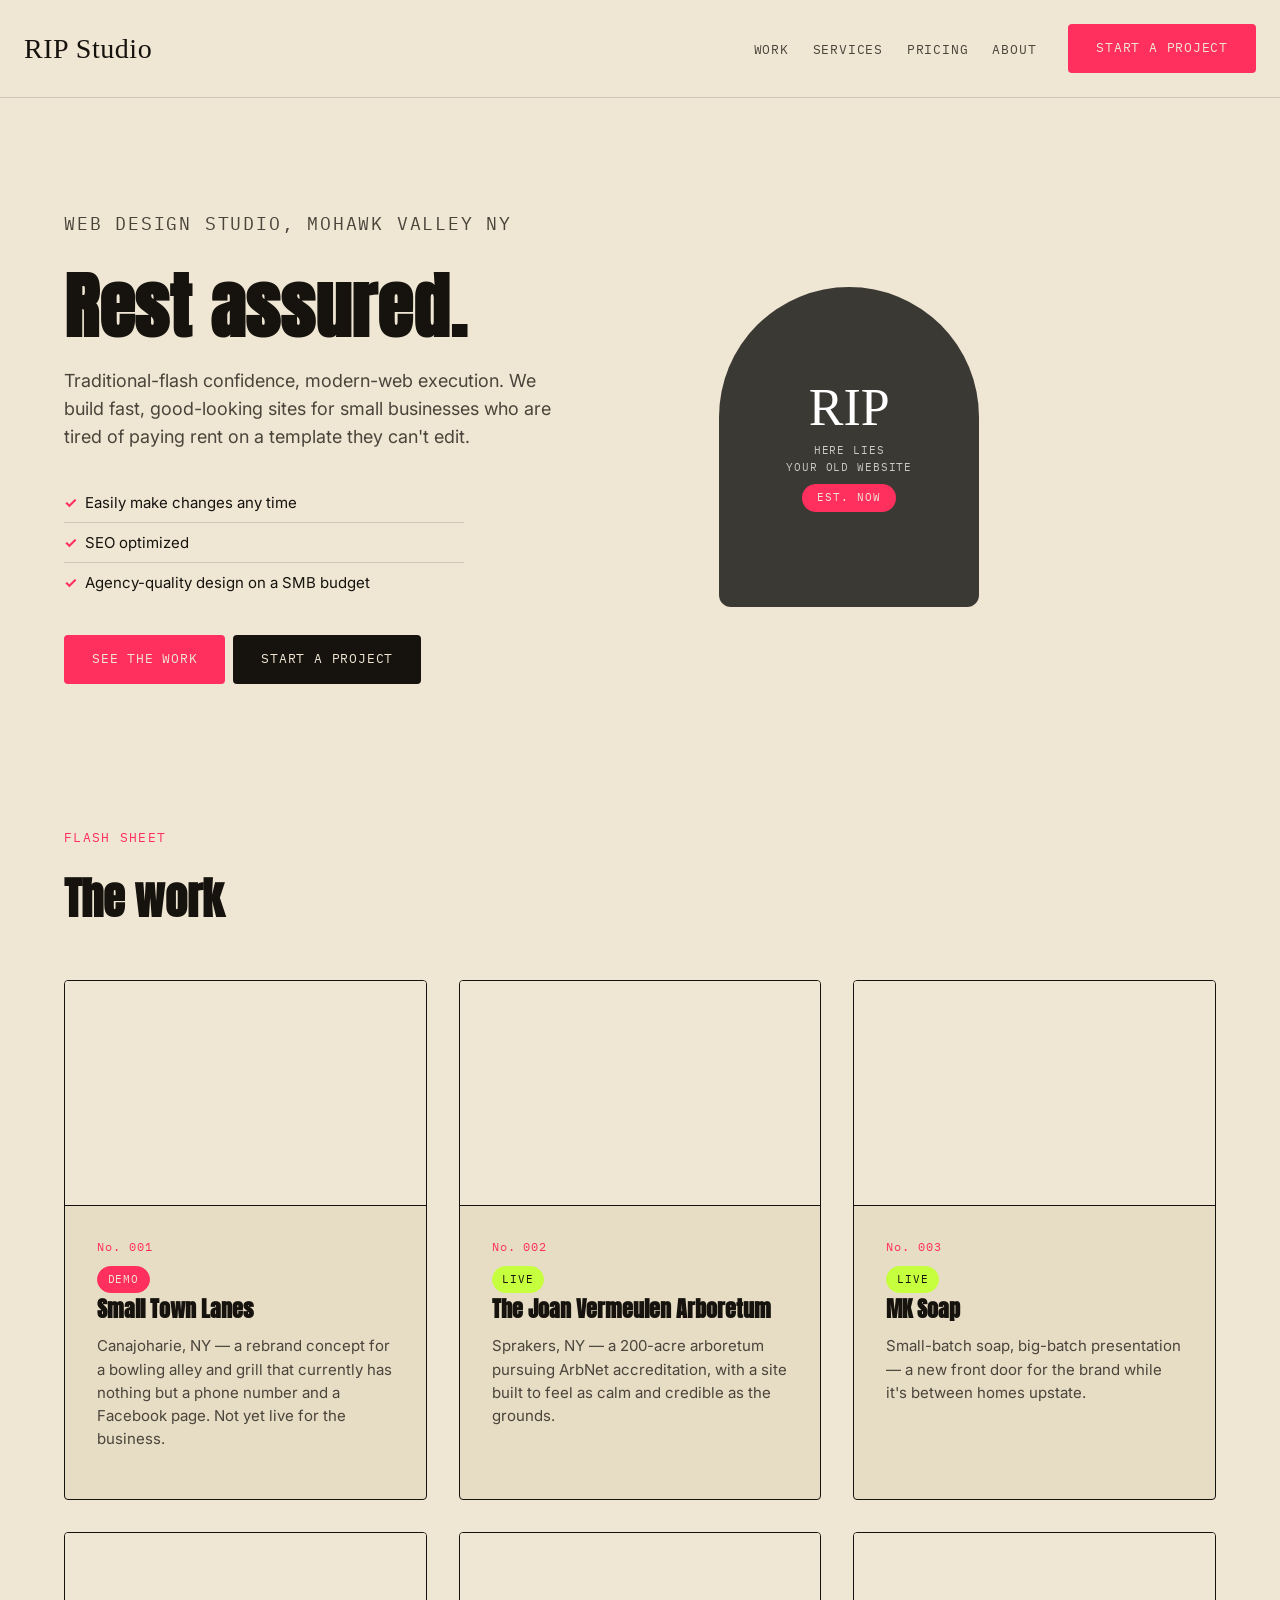
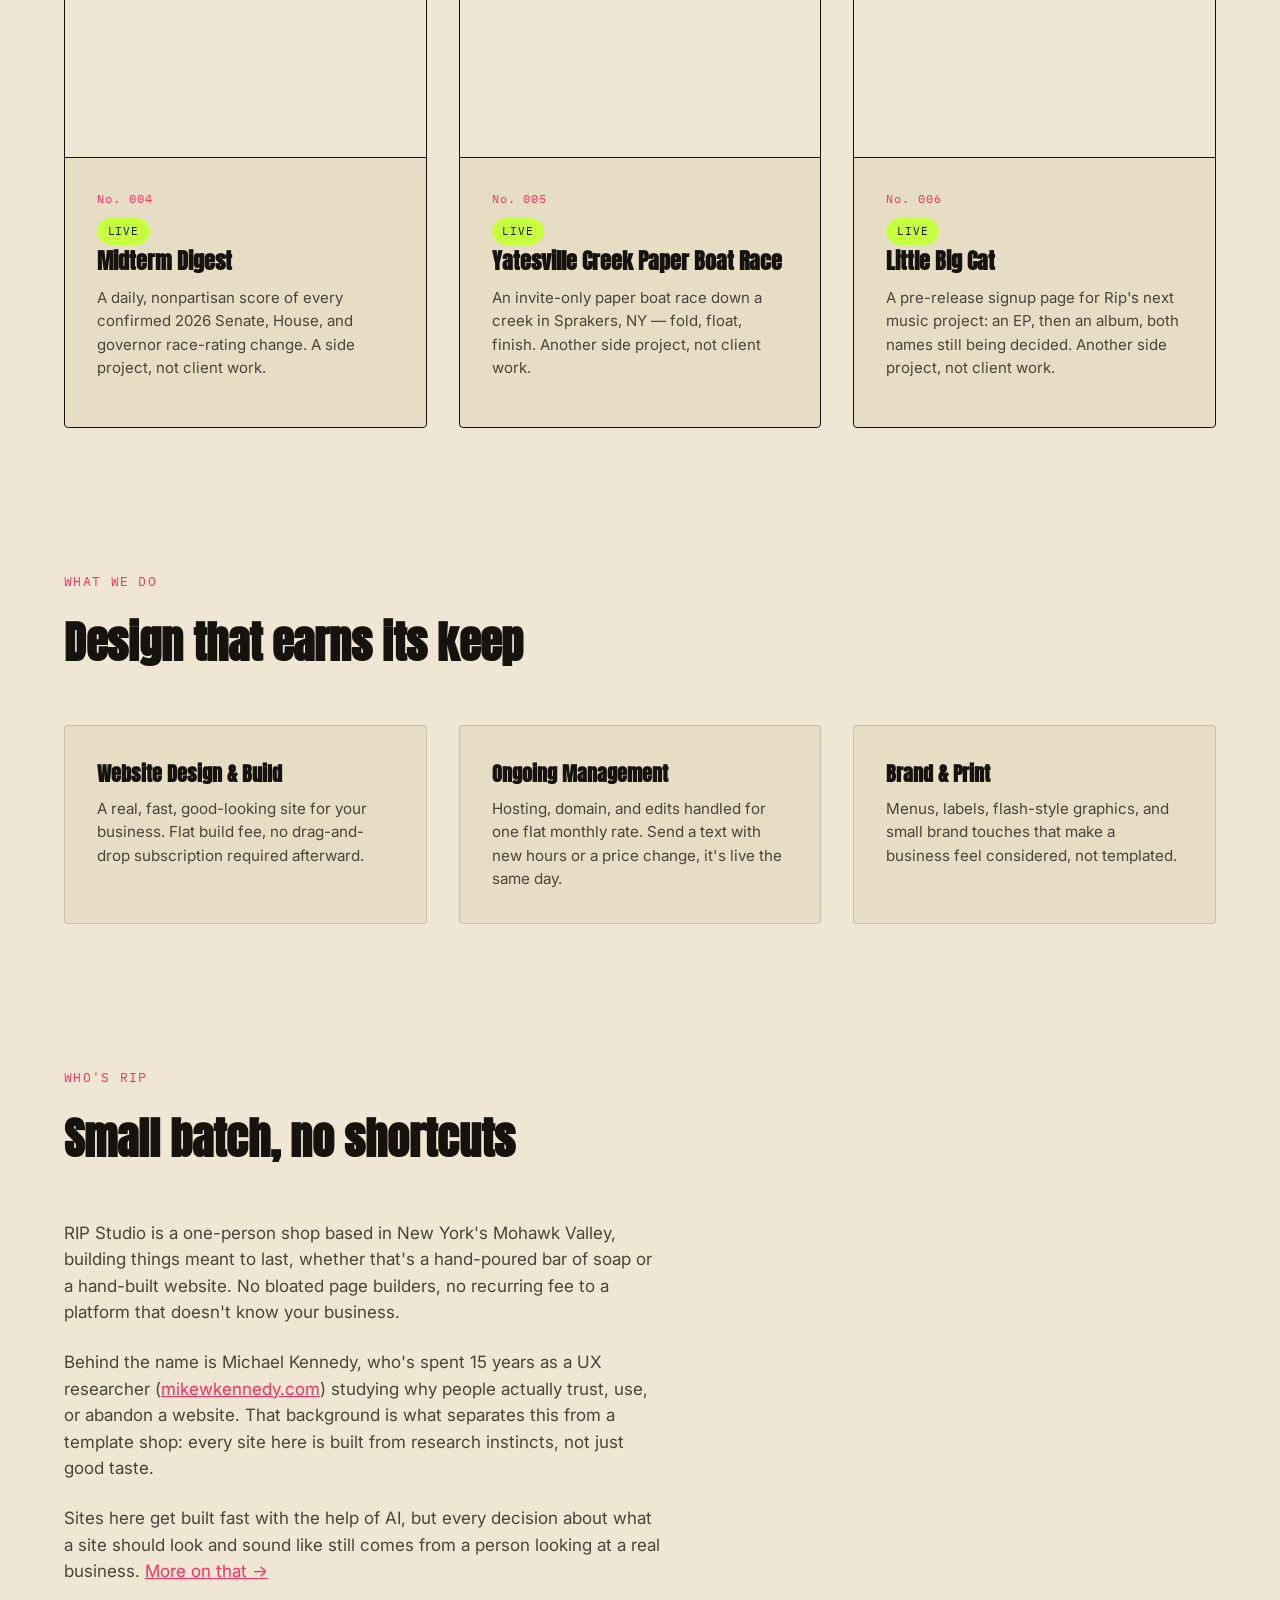
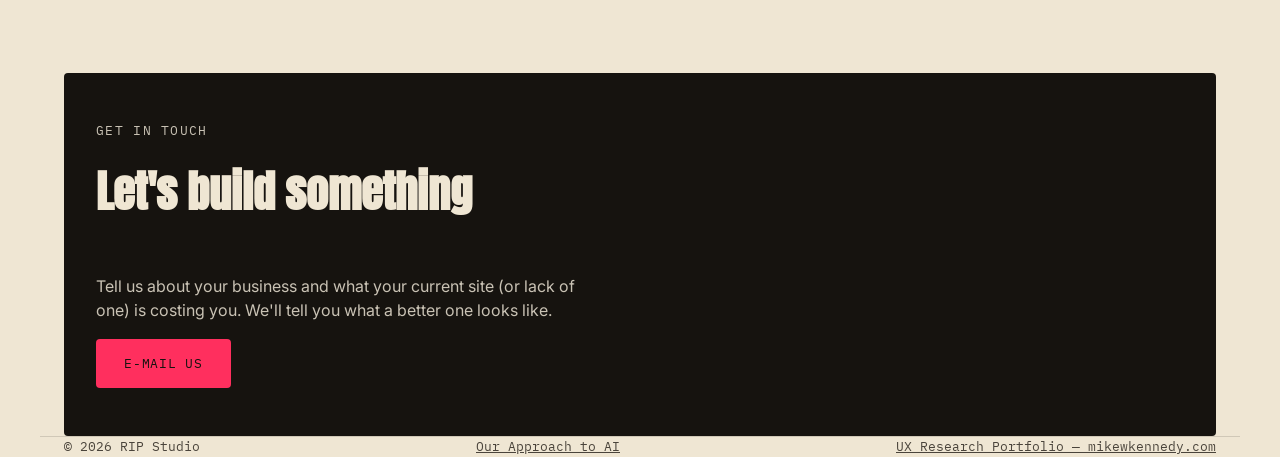
==== commit 5e2a7bf6: "Add Little Big Cat to the work grid No. 006: a pre-release e-mail signup page for Rip's next music p" ====
--- a/index.html
+++ b/index.html
@@ -123,6 +123,18 @@
         </div>
       </a>
 
+      <a href="work/little-big-cat.html" class="flash-card">
+        <div class="flash-thumb">
+          <iframe src="https://littlebigcat.vercel.app" loading="lazy" tabindex="-1" aria-hidden="true" sandbox="allow-scripts" title="Live preview of the Little Big Cat signup site"></iframe>
+        </div>
+        <div class="flash-card-body">
+          <span class="flash-number">No. 006</span>
+          <span class="status-tag is-live">Live</span>
+          <h3>Little Big Cat</h3>
+          <p>A pre-release signup page for Rip's next music project: an EP, then an album, both names still being decided. Another side project, not client work.</p>
+        </div>
+      </a>
+
     </div>
   </section>
 
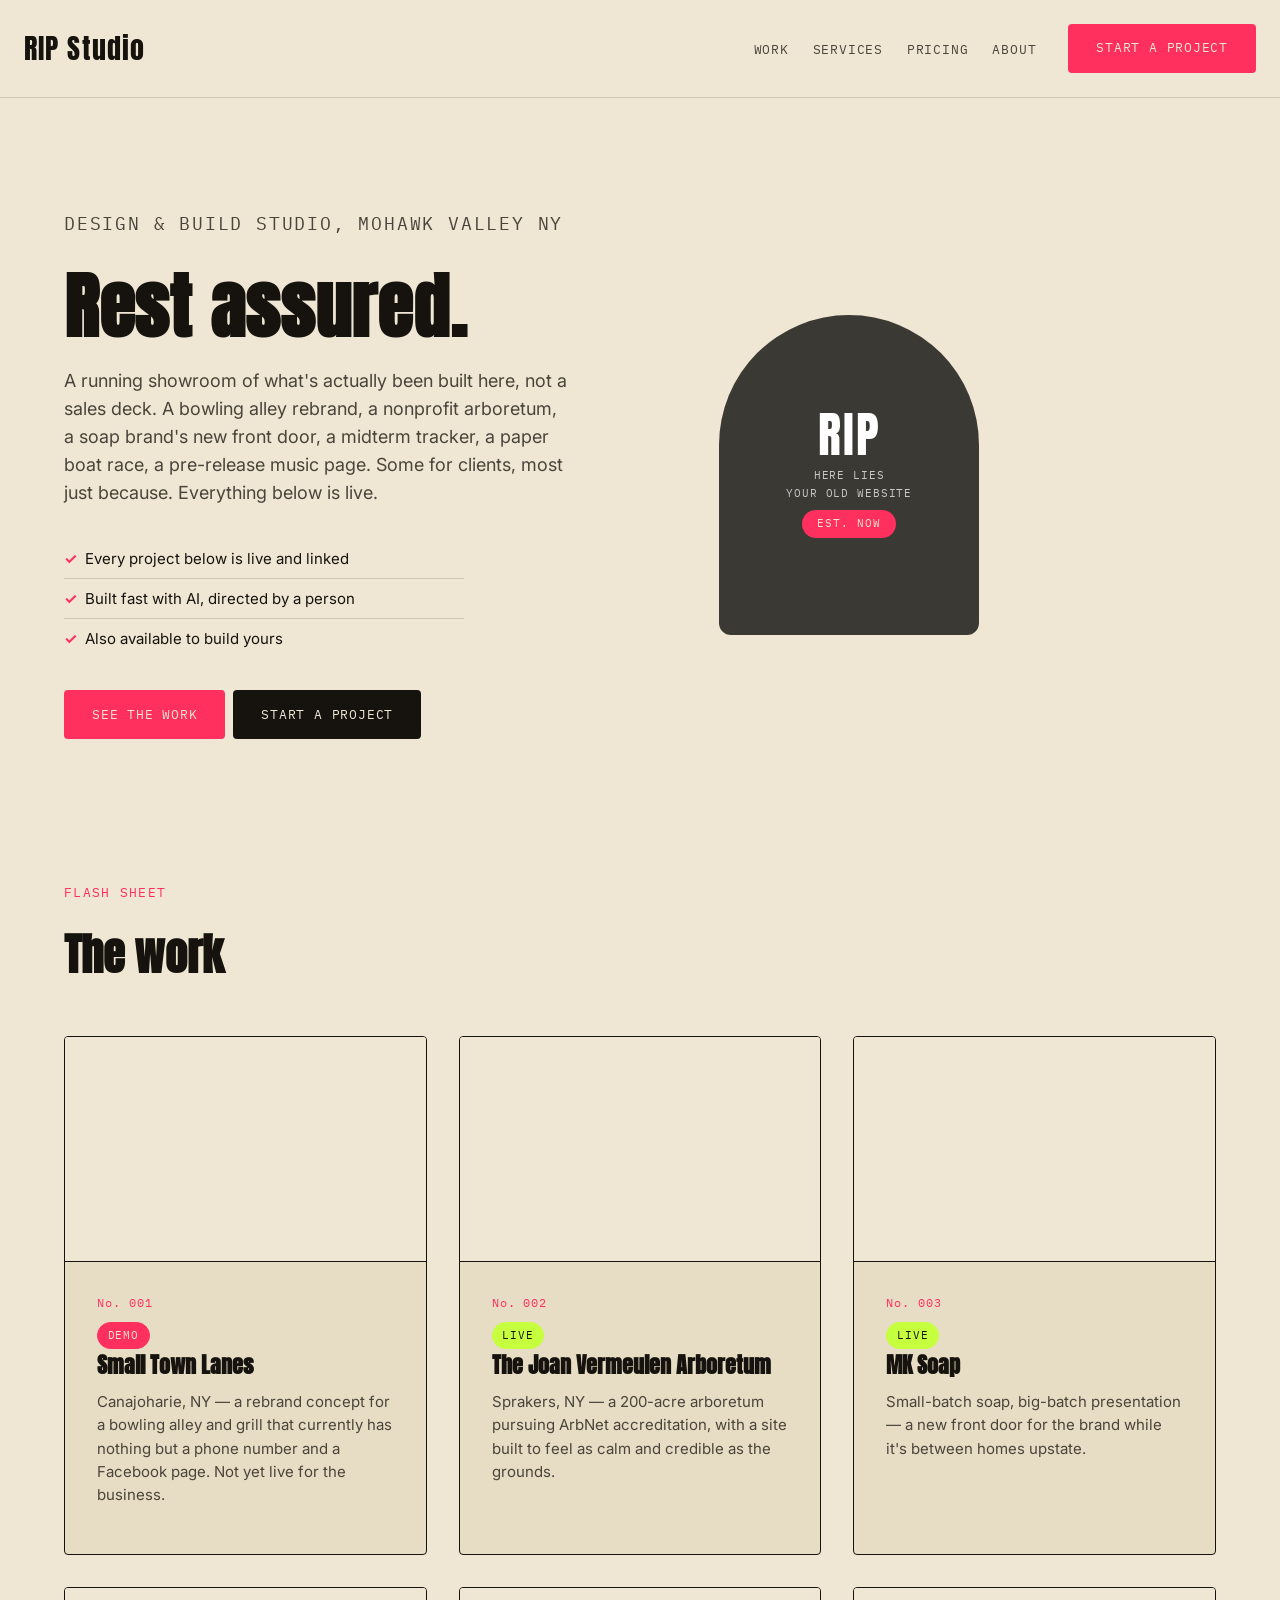
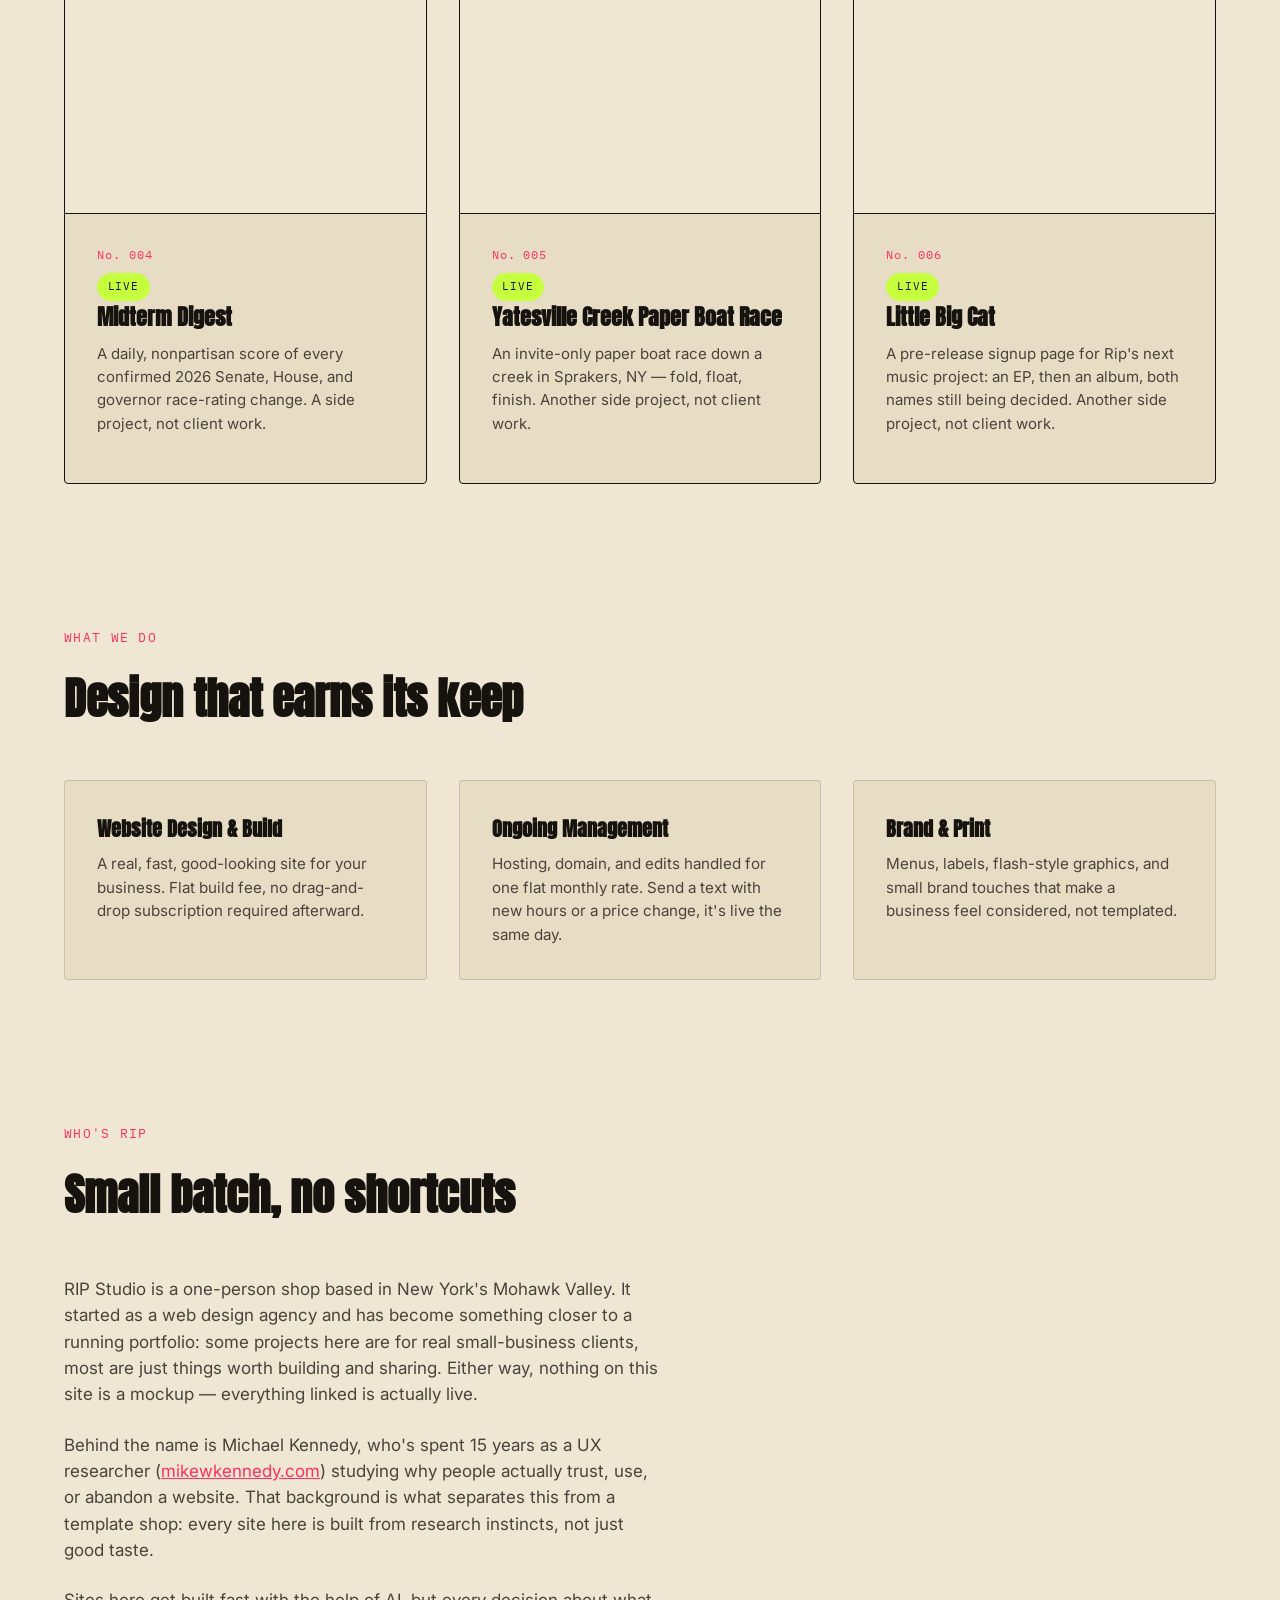
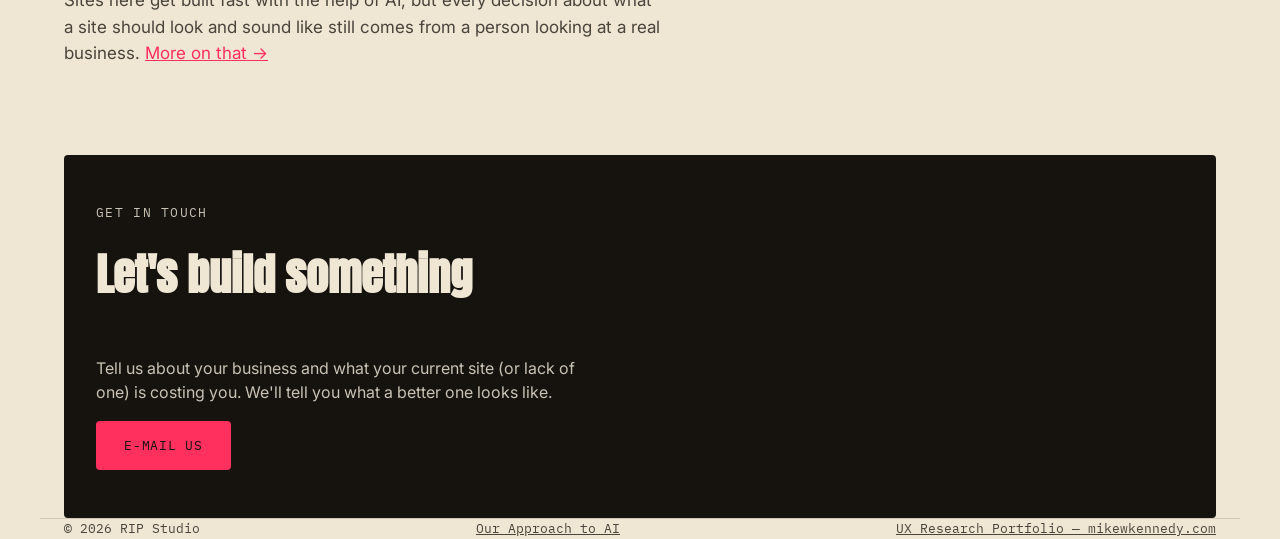
==== commit 27a9646f: "Fix font fallback bug and reposition the site as portfolio-first Found the real cause of the sparse/" ====
--- a/index.html
+++ b/index.html
@@ -10,11 +10,11 @@
 </script>
 <meta charset="UTF-8">
 <meta name="viewport" content="width=device-width, initial-scale=1.0">
-<title>RIP Studio — Web Design & Craft</title>
-<meta name="description" content="RIP Studio designs websites and brands for small businesses that want to look like they mean it. Flat pricing, fast edits, no bloated subscriptions.">
+<title>RIP Studio — A Working Portfolio</title>
+<meta name="description" content="RIP Studio is a running showcase of what actually gets built here — small-business sites, side projects, and everything between — built fast with AI, directed by a person.">
 <link rel="preconnect" href="https://fonts.googleapis.com">
 <link rel="preconnect" href="https://fonts.gstatic.com" crossorigin>
-<link href="https://fonts.googleapis.com/css2?family=Yellowtail&family=Anton&family=Inter:wght@400;500;600;700&family=IBM+Plex+Mono:wght@400;500&display=swap" rel="stylesheet">
+<link href="https://fonts.googleapis.com/css2?family=Anton&family=Inter:wght@400;500;600;700&family=IBM+Plex+Mono:wght@400;500&display=swap" rel="stylesheet">
 <link rel="stylesheet" href="styles.css">
 </head>
 <body>
@@ -36,13 +36,13 @@
 
   <section class="hero">
     <div>
-      <p class="eyebrow">Web Design Studio, Mohawk Valley NY</p>
+      <p class="eyebrow">Design &amp; Build Studio, Mohawk Valley NY</p>
       <h1>Rest assured.</h1>
-      <p>Traditional-flash confidence, modern-web execution. We build fast, good-looking sites for small businesses who are tired of paying rent on a template they can't edit.</p>
+      <p>A running showroom of what's actually been built here, not a sales deck. A bowling alley rebrand, a nonprofit arboretum, a soap brand's new front door, a midterm tracker, a paper boat race, a pre-release music page. Some for clients, most just because. Everything below is live.</p>
       <ul class="feature-list hero-points">
-        <li>Easily make changes any time</li>
-        <li>SEO optimized</li>
-        <li>Agency-quality design on a SMB budget</li>
+        <li>Every project below is live and linked</li>
+        <li>Built fast with AI, directed by a person</li>
+        <li>Also available to build yours</li>
       </ul>
       <div class="hero-actions">
         <a href="#work" class="btn btn-primary">See the Work</a>
@@ -165,7 +165,7 @@
       <h2>Small batch, no shortcuts</h2>
     </div>
     <div class="about">
-      <p>RIP Studio is a one-person shop based in New York's Mohawk Valley, building things meant to last, whether that's a hand-poured bar of soap or a hand-built website. No bloated page builders, no recurring fee to a platform that doesn't know your business.</p>
+      <p>RIP Studio is a one-person shop based in New York's Mohawk Valley. It started as a web design agency and has become something closer to a running portfolio: some projects here are for real small-business clients, most are just things worth building and sharing. Either way, nothing on this site is a mockup &mdash; everything linked is actually live.</p>
       <p>Behind the name is Michael Kennedy, who's spent 15 years as a UX researcher (<a href="https://mikewkennedy.com" target="_blank" rel="noopener">mikewkennedy.com</a>) studying why people actually trust, use, or abandon a website. That background is what separates this from a template shop: every site here is built from research instincts, not just good taste.</p>
       <p>Sites here get built fast with the help of AI, but every decision about what a site should look and sound like still comes from a person looking at a real business. <a href="ai-approach.html">More on that &rarr;</a></p>
     </div>
--- a/styles.css
+++ b/styles.css
@@ -1,7 +1,9 @@
 /* RIP Studio — design tokens
    Palette: flash-sheet paper, ink black, one fluorescent accent (+ one sparing secondary).
-   Type: blackletter for the wordmark/tombstone only, bold condensed poster face for headers,
-   plain sans for body, mono for flash-sheet numbering and labels. */
+   Type: one bold condensed poster face (Anton) for the wordmark, tombstone, and all headings —
+   deliberately consolidated from an earlier separate script/blackletter wordmark font, which kept
+   drifting out of sync with its Google Fonts import and silently falling back to generic serif.
+   Plain sans for body, mono for flash-sheet numbering and labels. */
 
 :root {
   --paper: #EFE6D3;
@@ -13,7 +15,7 @@
   --flash-2: #C6FF3D;     /* secondary accent — acid green, used sparingly */
   --line: rgba(22, 19, 15, 0.14);
 
-  --font-tombstone: 'UnifrakturCook', serif;
+  --font-tombstone: 'Anton', sans-serif;  /* alias of --font-display — wordmark/tombstone share the headline face, not a separate font */
   --font-display: 'Anton', sans-serif;
   --font-body: 'Inter', sans-serif;
   --font-mono: 'IBM Plex Mono', monospace;
@@ -68,7 +70,7 @@
 .brand {
   font-family: var(--font-tombstone);
   font-size: 1.75rem;
-  letter-spacing: 0.02em;
+  letter-spacing: 0.04em;
   text-decoration: none;
   color: var(--ink);
 }
@@ -153,7 +155,8 @@
 }
 .tombstone-rip {
   font-family: var(--font-tombstone);
-  font-size: 3.25rem;
+  font-size: 3rem;
+  letter-spacing: 0.04em;
   line-height: 1;
   color: #FFFFFF;
 }
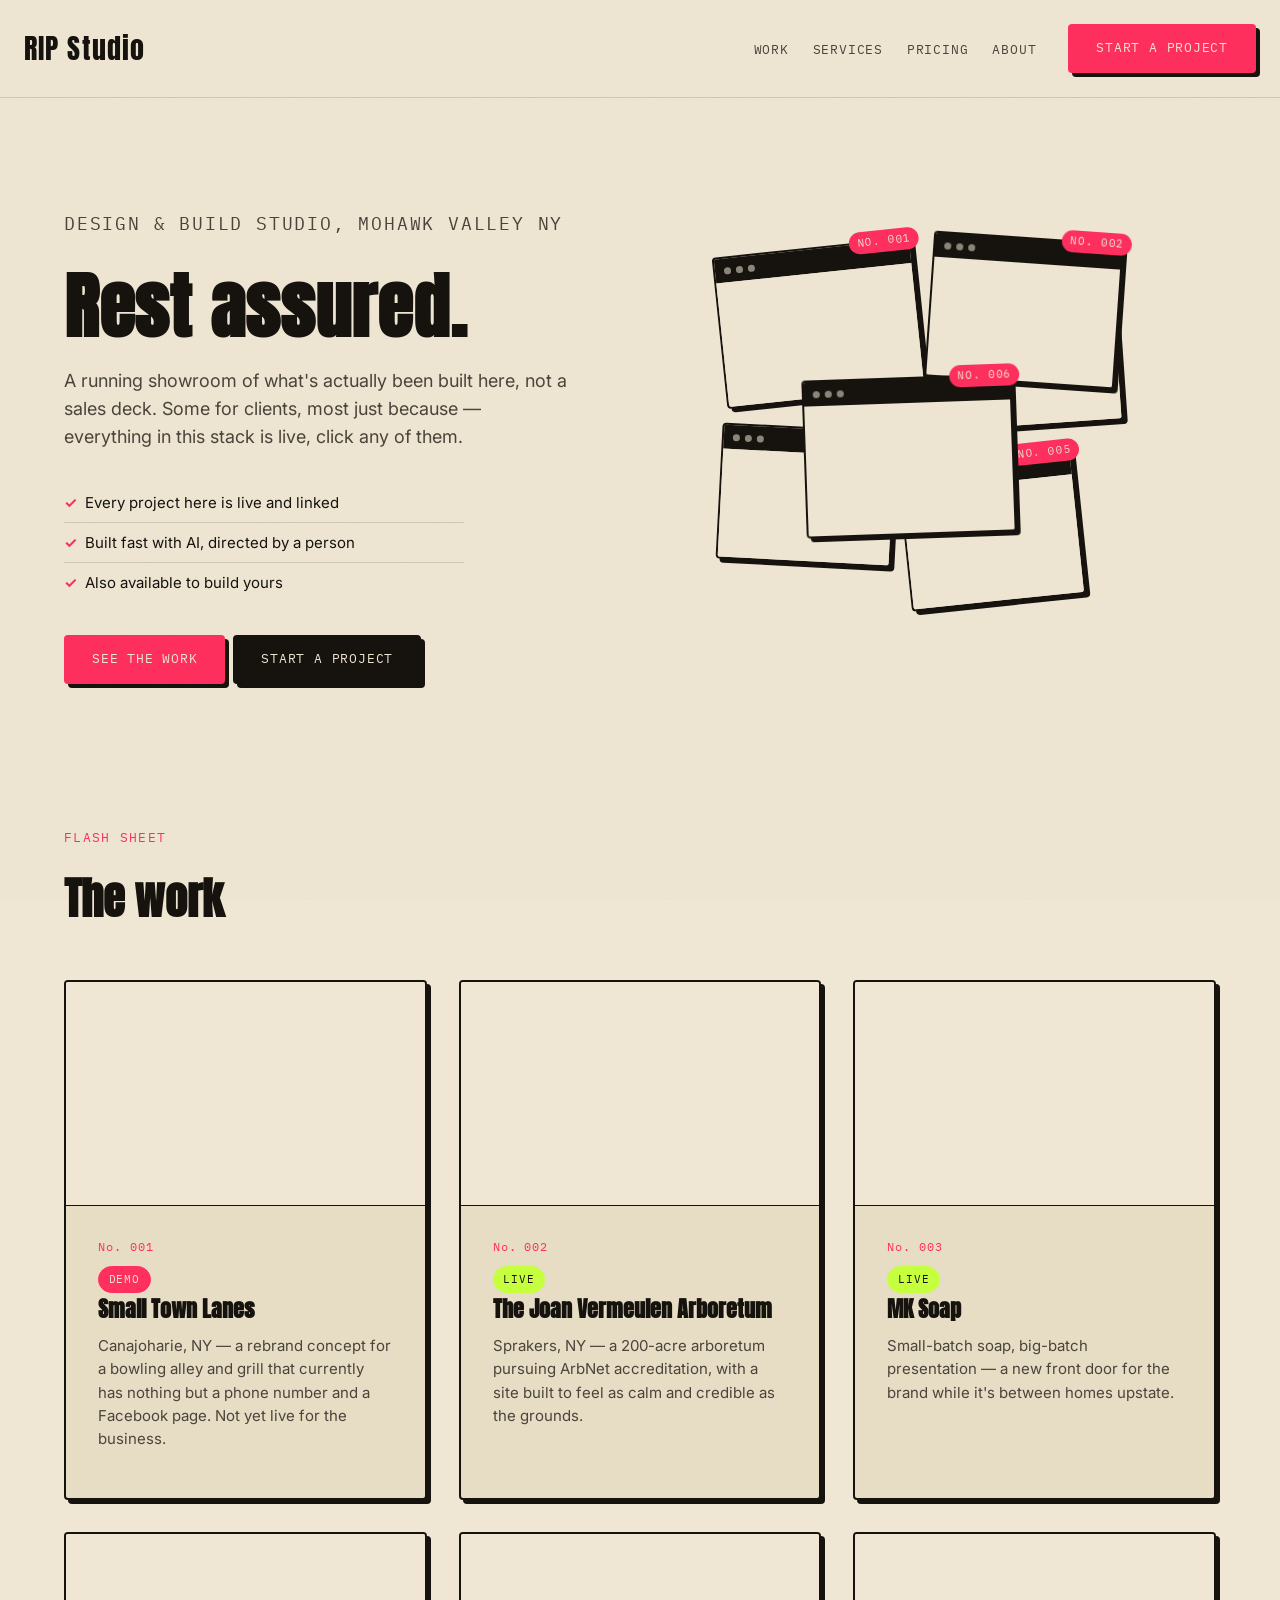
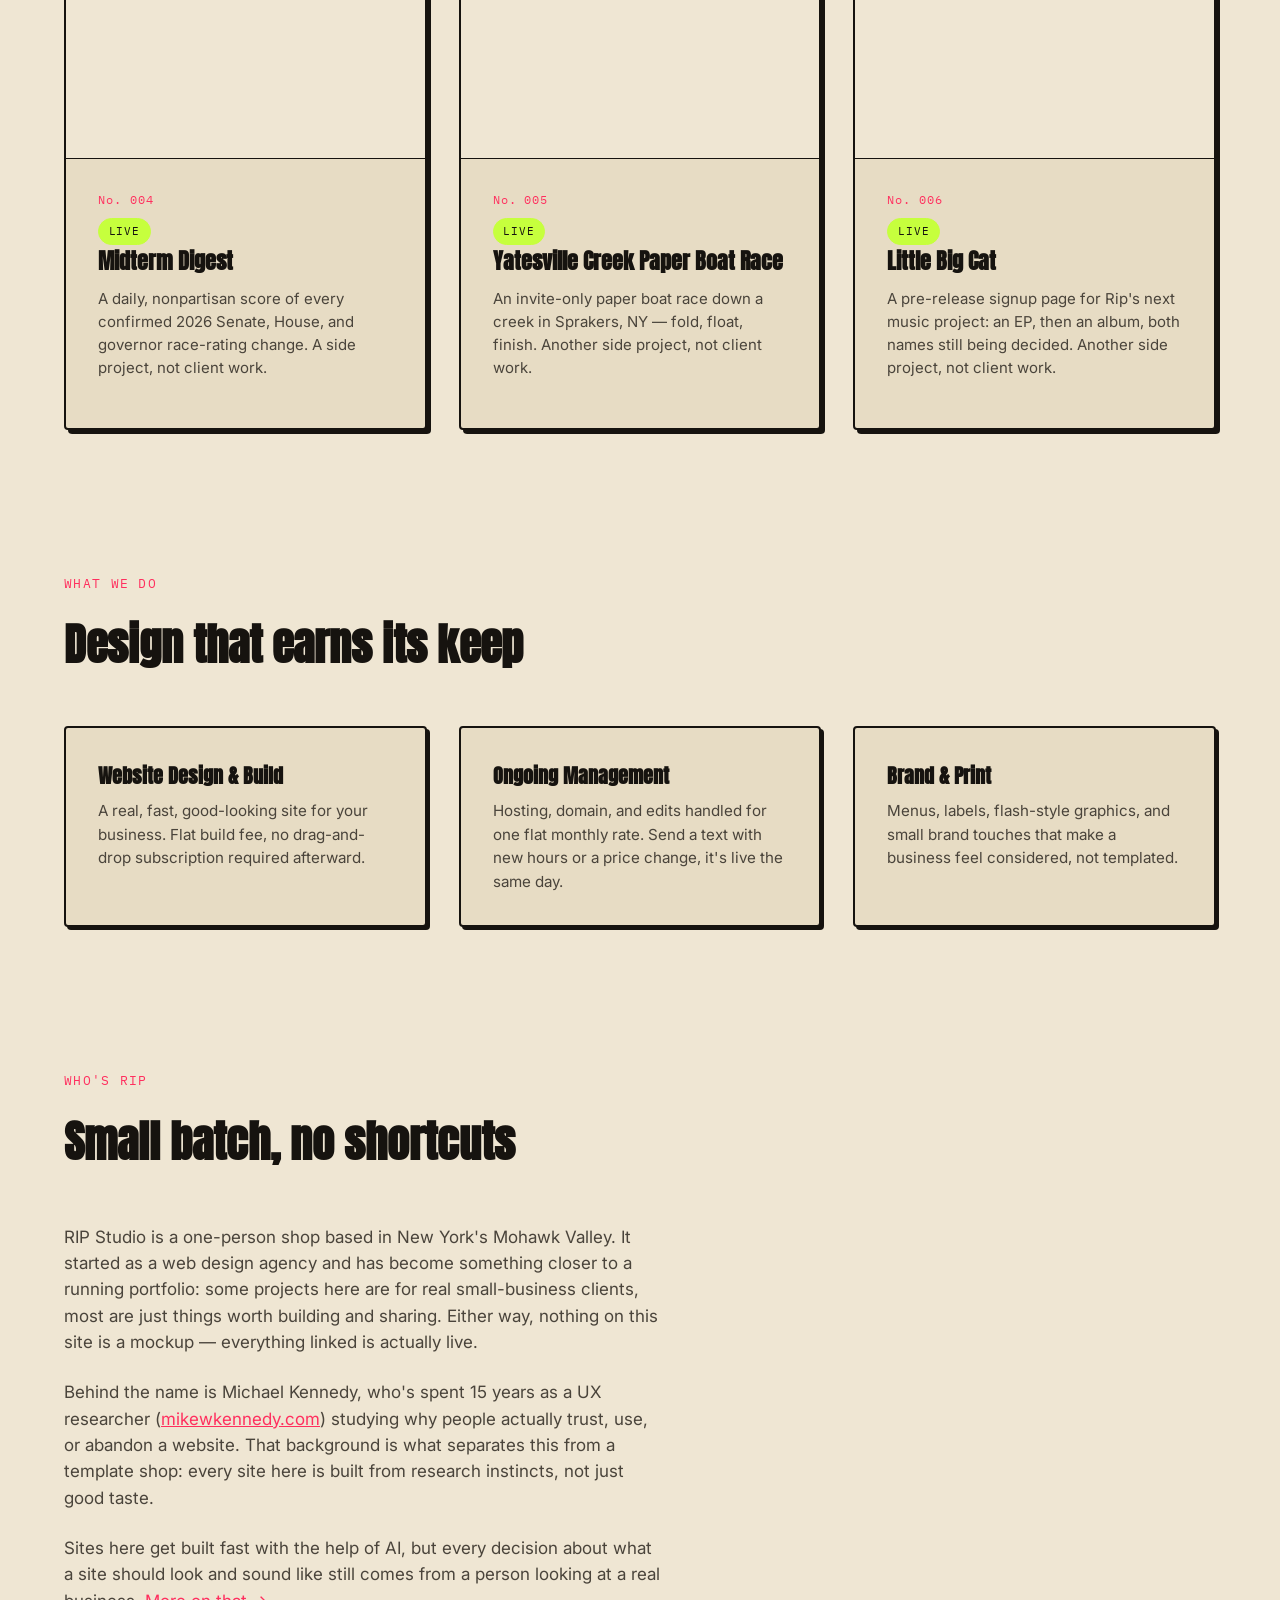
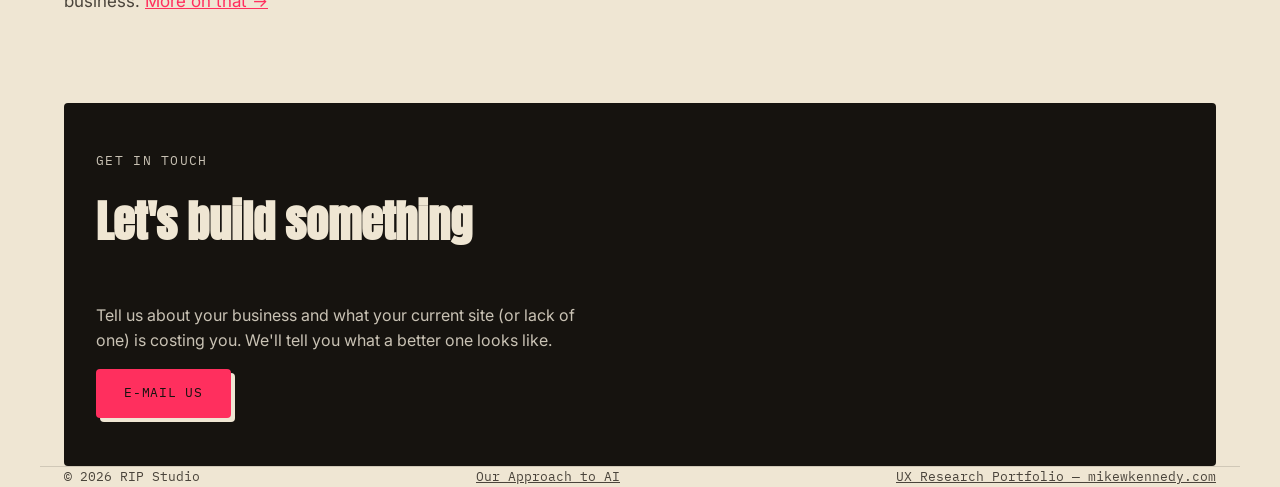
==== commit d3a223da: "Replace the hero tombstone with a dynamic collage of live project previews Mocked up three alternati" ====
--- a/index.html
+++ b/index.html
@@ -38,9 +38,9 @@
     <div>
       <p class="eyebrow">Design &amp; Build Studio, Mohawk Valley NY</p>
       <h1>Rest assured.</h1>
-      <p>A running showroom of what's actually been built here, not a sales deck. A bowling alley rebrand, a nonprofit arboretum, a soap brand's new front door, a midterm tracker, a paper boat race, a pre-release music page. Some for clients, most just because. Everything below is live.</p>
+      <p>A running showroom of what's actually been built here, not a sales deck. Some for clients, most just because &mdash; everything in this stack is live, click any of them.</p>
       <ul class="feature-list hero-points">
-        <li>Every project below is live and linked</li>
+        <li>Every project here is live and linked</li>
         <li>Built fast with AI, directed by a person</li>
         <li>Also available to build yours</li>
       </ul>
@@ -49,10 +49,55 @@
         <a href="#contact" class="btn btn-secondary">Start a Project</a>
       </div>
     </div>
-    <div class="tombstone" aria-hidden="true">
-      <span class="tombstone-rip">RIP</span>
-      <span class="tombstone-sub">Here lies<br>your old website</span>
-      <span class="tombstone-banner">est. now</span>
+
+    <div class="collage">
+      <a href="work/small-town-lanes.html" class="chrome" style="--w:200px; --x:0; --y:10px; --r:-6deg; --z:1;">
+        <span class="chip">No. 001</span>
+        <div class="chrome-bar"><span></span><span></span><span></span></div>
+        <div class="chrome-thumb" style="height:124px;">
+          <iframe src="https://iroquois-lanes.vercel.app" loading="lazy" tabindex="-1" aria-hidden="true" sandbox="allow-scripts" title="Small Town Lanes"></iframe>
+        </div>
+      </a>
+
+      <a href="work/joan-vermeulen-arboretum.html" class="chrome" style="--w:190px; --x:210px; --y:0; --r:4deg; --z:2;">
+        <span class="chip">No. 002</span>
+        <div class="chrome-bar"><span></span><span></span><span></span></div>
+        <div class="chrome-thumb" style="height:118px;">
+          <iframe src="https://orboretum.vercel.app" loading="lazy" tabindex="-1" aria-hidden="true" sandbox="allow-scripts" title="The Joan Vermeulen Arboretum"></iframe>
+        </div>
+      </a>
+
+      <a href="work/mk-soap.html" class="chrome" style="--w:175px; --x:0; --y:190px; --r:3deg; --z:2;">
+        <span class="chip">No. 003</span>
+        <div class="chrome-bar"><span></span><span></span><span></span></div>
+        <div class="chrome-thumb" style="height:108px;">
+          <iframe src="https://mk-soap.vercel.app" loading="lazy" tabindex="-1" aria-hidden="true" sandbox="allow-scripts" title="MK Soap"></iframe>
+        </div>
+      </a>
+
+      <a href="work/midterm-digest.html" class="chrome" style="--w:165px; --x:235px; --y:50px; --r:-4deg; --z:1;">
+        <span class="chip">No. 004</span>
+        <div class="chrome-bar"><span></span><span></span><span></span></div>
+        <div class="chrome-thumb" style="height:111px;">
+          <iframe src="https://runfromrobots.github.io/electiondigest/" loading="lazy" tabindex="-1" aria-hidden="true" sandbox="allow-scripts" title="Midterm Digest"></iframe>
+        </div>
+      </a>
+
+      <a href="work/paper-boat-race.html" class="chrome" style="--w:175px; --x:185px; --y:220px; --r:-6deg; --z:3;">
+        <span class="chip">No. 005</span>
+        <div class="chrome-bar"><span></span><span></span><span></span></div>
+        <div class="chrome-thumb" style="height:118px;">
+          <iframe src="https://ycprb.vercel.app/" loading="lazy" tabindex="-1" aria-hidden="true" sandbox="allow-scripts" title="Yatesville Creek Paper Boat Race"></iframe>
+        </div>
+      </a>
+
+      <a href="work/little-big-cat.html" class="chrome" style="--w:210px; --x:85px; --y:140px; --r:-2deg; --z:5;">
+        <span class="chip">No. 006</span>
+        <div class="chrome-bar"><span></span><span></span><span></span></div>
+        <div class="chrome-thumb" style="height:130px;">
+          <iframe src="https://littlebigcat.vercel.app" loading="lazy" tabindex="-1" aria-hidden="true" sandbox="allow-scripts" title="Little Big Cat"></iframe>
+        </div>
+      </a>
     </div>
   </section>
 
--- a/styles.css
+++ b/styles.css
@@ -10,12 +10,11 @@
   --paper-raised: #E7DCC4;
   --ink: #16130F;
   --ink-soft: #4A443B;
-  --stone: #3B3934;       /* tombstone fill — dark warm gray, no stroke */
   --flash: #FF2F5E;       /* primary accent — flash-sheet red, pushed fluorescent */
   --flash-2: #C6FF3D;     /* secondary accent — acid green, used sparingly */
   --line: rgba(22, 19, 15, 0.14);
 
-  --font-tombstone: 'Anton', sans-serif;  /* alias of --font-display — wordmark/tombstone share the headline face, not a separate font */
+  --font-wordmark: 'Anton', sans-serif;  /* alias of --font-display — the header wordmark shares the headline face, not a separate font */
   --font-display: 'Anton', sans-serif;
   --font-body: 'Inter', sans-serif;
   --font-mono: 'IBM Plex Mono', monospace;
@@ -48,6 +47,22 @@
   font-size: 1rem;
   line-height: 1.55;
   color-scheme: light;
+  position: relative;
+}
+
+/* Flash-sheet paper grain — the site's "paper" concept was named in the token comments but never
+   actually rendered; this is a static (no animation) noise texture, kept subtle so it reads as
+   paper grain, not visible static. */
+body::before {
+  content: "";
+  position: fixed;
+  inset: 0;
+  pointer-events: none;
+  z-index: 999;
+  opacity: 0.05;
+  mix-blend-mode: multiply;
+  background-image: url("data:image/svg+xml,%3Csvg xmlns='http://www.w3.org/2000/svg' width='180' height='180'%3E%3Cfilter id='n'%3E%3CfeTurbulence type='fractalNoise' baseFrequency='0.85' numOctaves='3' stitchTiles='stitch'/%3E%3C/filter%3E%3Crect width='100%25' height='100%25' filter='url(%23n)'/%3E%3C/svg%3E");
+  background-size: 180px 180px;
 }
 
 img { max-width: 100%; display: block; }
@@ -68,7 +83,7 @@
   border-bottom: 1px solid var(--line);
 }
 .brand {
-  font-family: var(--font-tombstone);
+  font-family: var(--font-wordmark);
   font-size: 1.75rem;
   letter-spacing: 0.04em;
   text-decoration: none;
@@ -98,13 +113,18 @@
   border-radius: var(--radius);
   border: none;
   cursor: pointer;
-  transition: transform var(--motion), background var(--motion);
+  box-shadow: 4px 4px 0 var(--ink);
+  transition: transform var(--motion), box-shadow var(--motion), background var(--motion);
 }
 .btn-primary { background: var(--flash); color: var(--paper); }
 .btn-secondary { background: var(--ink); color: var(--paper); }
-.btn:hover { transform: translateY(-2px); }
+.btn:hover { transform: translate(3px, 3px); box-shadow: 1px 1px 0 var(--ink); }
 .btn-primary:hover { background: #E01E4A; }
 .btn-secondary:hover { background: #000; }
+
+/* Buttons on the dark .contact panel need a shadow that shows against an --ink background */
+.contact .btn { box-shadow: 4px 4px 0 var(--paper); }
+.contact .btn:hover { box-shadow: 1px 1px 0 var(--paper); }
 
 /* Hero */
 .hero {
@@ -117,7 +137,6 @@
 @media (max-width: 900px) {
   .hero { grid-template-columns: 1fr; text-align: center; }
   .hero-actions { justify-content: center; }
-  .tombstone { margin: 0 auto; }
 }
 .eyebrow {
   font-family: var(--font-mono);
@@ -139,45 +158,70 @@
 .hero-points { max-width: 40ch; margin-bottom: var(--space-4); }
 @media (max-width: 900px) { .hero-points { max-width: none; margin-left: auto; margin-right: auto; text-align: left; } }
 
-/* Tombstone motif */
-.tombstone {
-  width: 260px;
-  height: 320px;
-  background: var(--stone);
-  border: none;
-  border-radius: 130px 130px 12px 12px;
-  display: flex;
-  flex-direction: column;
-  align-items: center;
-  justify-content: center;
-  gap: var(--space-2);
-  position: relative;
-}
-.tombstone-rip {
-  font-family: var(--font-tombstone);
-  font-size: 3rem;
-  letter-spacing: 0.04em;
-  line-height: 1;
-  color: #FFFFFF;
-}
-.tombstone-sub {
+/* Hero collage — a scattered pile of live project previews, replacing the old static tombstone
+   graphic. Each card is a real link (<a>) to that project's detail page, not just decorative. */
+.chip {
   font-family: var(--font-mono);
   font-size: 0.6875rem;
-  letter-spacing: 0.08em;
-  text-transform: uppercase;
-  color: rgba(255, 255, 255, 0.72);
-  text-align: center;
-  padding: 0 var(--space-3);
-}
-.tombstone-banner {
-  font-family: var(--font-mono);
-  font-size: 0.6875rem;
-  letter-spacing: 0.1em;
+  letter-spacing: 0.06em;
   text-transform: uppercase;
   background: var(--flash);
   color: var(--paper);
-  padding: 0.35rem 0.9rem;
+  padding: 0.15rem 0.5rem;
   border-radius: 999px;
+  position: absolute;
+  top: -12px;
+  right: -10px;
+  z-index: 2;
+}
+.collage { position: relative; height: 420px; }
+.chrome {
+  position: absolute;
+  display: block;
+  text-decoration: none;
+  color: var(--ink);
+  background: var(--paper-raised);
+  border: 2px solid var(--ink);
+  border-radius: var(--radius);
+  box-shadow: 4px 4px 0 var(--ink);
+  overflow: visible;
+  cursor: pointer;
+  width: var(--w);
+  left: var(--x);
+  top: var(--y);
+  z-index: var(--z);
+  transform: rotate(var(--r));
+  transition: transform 220ms ease, box-shadow 220ms ease;
+}
+.chrome:hover { transform: rotate(0deg) scale(1.07) !important; box-shadow: 8px 8px 0 var(--ink); z-index: 50 !important; }
+.chrome-bar {
+  height: 24px;
+  background: var(--ink);
+  display: flex;
+  align-items: center;
+  gap: 5px;
+  padding: 0 9px;
+  border-radius: calc(var(--radius) - 2px) calc(var(--radius) - 2px) 0 0;
+}
+.chrome-bar span { width: 7px; height: 7px; border-radius: 50%; background: var(--paper); opacity: 0.55; }
+.chrome-thumb {
+  position: relative;
+  overflow: hidden;
+  background: var(--paper);
+  border-radius: 0 0 calc(var(--radius) - 2px) calc(var(--radius) - 2px);
+}
+.chrome-thumb iframe {
+  position: absolute; top: 0; left: 0; border: 0; pointer-events: none;
+  width: 400%; height: 400%; transform: scale(0.25); transform-origin: top left;
+}
+/* The scattered collage uses desktop-tuned pixel offsets (--x/--y/--r) that don't scale down —
+   below 900px, drop the scatter entirely and stack the cards as a plain centered list instead.
+   This override must come after the base .collage/.chrome rules above, not inside the earlier
+   .hero media query — equal-specificity rules are resolved by source order, and an unconditional
+   rule appearing later always wins over an earlier media-query rule regardless of viewport. */
+@media (max-width: 900px) {
+  .collage { height: auto; width: 100%; margin: var(--space-5) auto 0; display: flex; flex-direction: column; align-items: center; gap: var(--space-4); }
+  .chrome { position: relative; left: 0; top: 0; width: 100%; max-width: 320px; transform: none !important; }
 }
 
 /* Section headings */
@@ -198,9 +242,10 @@
 @media (max-width: 900px) { .services-grid { grid-template-columns: 1fr; } }
 .service-card {
   background: var(--paper-raised);
-  border: 1px solid var(--line);
+  border: 2px solid var(--ink);
   border-radius: var(--radius);
   padding: var(--space-5);
+  box-shadow: 3px 3px 0 var(--ink);
 }
 .service-card h3 { font-family: var(--font-display); font-size: 1.25rem; margin: 0 0 var(--space-2); }
 .service-card p { color: var(--ink-soft); margin: 0; font-size: 0.95rem; }
@@ -217,14 +262,15 @@
   text-decoration: none;
   color: var(--ink);
   background: var(--paper-raised);
-  border: 1px solid var(--ink);
+  border: 2px solid var(--ink);
   border-radius: var(--radius);
   padding: 0;
   overflow: hidden;
   position: relative;
+  box-shadow: 4px 4px 0 var(--ink);
   transition: transform var(--motion), box-shadow var(--motion);
 }
-.flash-card:hover { transform: translateY(-4px); box-shadow: 6px 6px 0 var(--ink); }
+.flash-card:hover { transform: translate(-2px, -2px); box-shadow: 7px 7px 0 var(--ink); }
 .flash-card-body { padding: var(--space-5); }
 
 /* Live preview thumbnails — scaled-down iframe of the real site, so it updates itself */
@@ -361,6 +407,7 @@
   border: 2px solid var(--ink);
   border-radius: var(--radius);
   padding: var(--space-6) var(--space-5);
+  box-shadow: 5px 5px 0 var(--ink);
   display: flex;
   flex-direction: column;
 }
